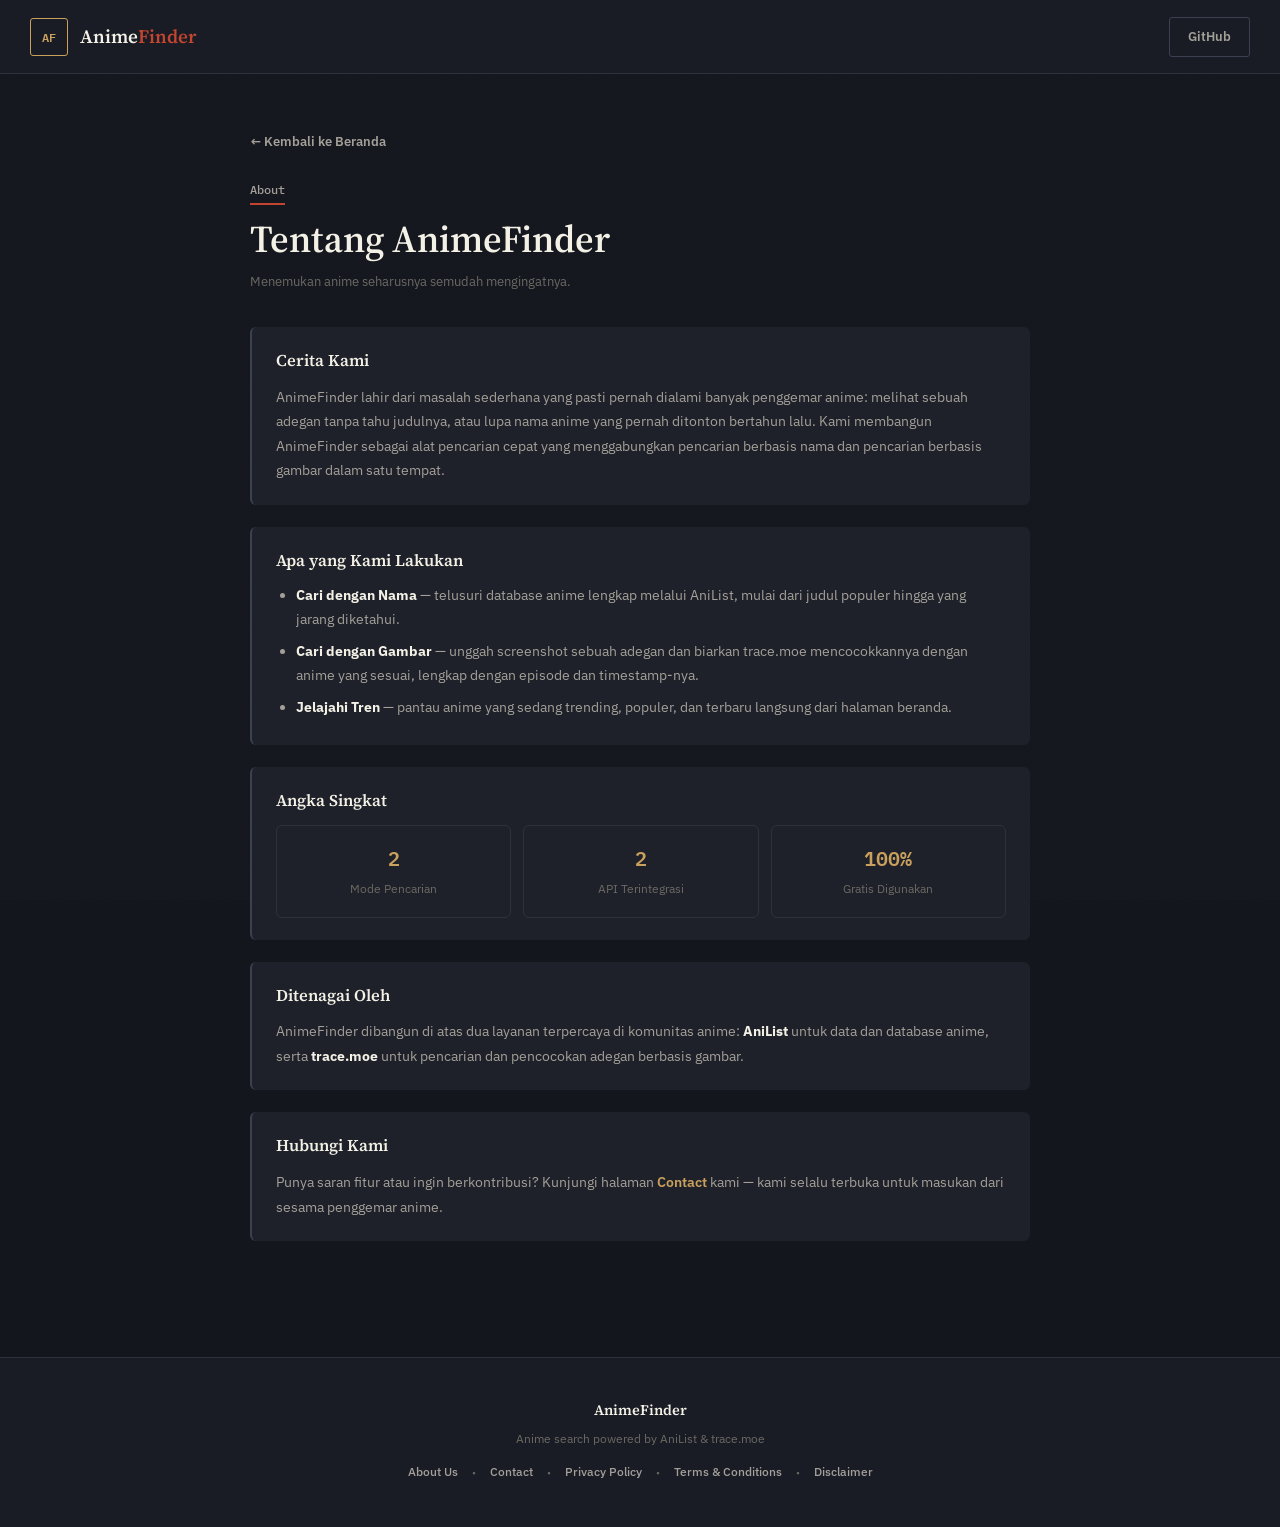
==== about.html @ 57e7ceac "Add files via upload" ====
<!DOCTYPE html>
<html lang="id">
<head>
    <meta charset="UTF-8">

    <meta
        name="viewport"
        content="width=device-width, initial-scale=1.0"
    >

    <meta
        name="theme-color"
        content="#06070c"
    >

    <meta
        name="description"
        content="Tentang AnimeFinder — mesin pencari anime berdasarkan nama atau screenshot."
    >

    <title>About Us — AnimeFinder</title>

    <link
        rel="stylesheet"
        href="style.css"
    >
</head>

<body>

    <!-- =====================================
         NAVBAR
    ====================================== -->

    <header class="navbar">

        <a
            href="index.html"
            class="logo"
            aria-label="AnimeFinder Home"
        >
            <span class="logo-icon">
                AF
            </span>

            <span>
                Anime<span>Finder</span>
            </span>
        </a>

        <button
            id="githubBtn"
            class="github-btn"
            type="button"
        >
            GitHub
        </button>

    </header>


    <!-- =====================================
         MAIN
    ====================================== -->

    <main>

        <div class="page-wrap">

            <a href="index.html" class="page-back">
                ← Kembali ke Beranda
            </a>

            <div class="page-header">
                <span class="page-eyebrow">About</span>
                <h1>Tentang AnimeFinder</h1>
                <span class="page-updated">
                    Menemukan anime seharusnya semudah mengingatnya.
                </span>
            </div>

            <div class="page-body">

                <section>
                    <h2>Cerita Kami</h2>
                    <p>
                        AnimeFinder lahir dari masalah sederhana yang
                        pasti pernah dialami banyak penggemar anime:
                        melihat sebuah adegan tanpa tahu judulnya, atau
                        lupa nama anime yang pernah ditonton bertahun
                        lalu. Kami membangun AnimeFinder sebagai alat
                        pencarian cepat yang menggabungkan pencarian
                        berbasis nama dan pencarian berbasis gambar
                        dalam satu tempat.
                    </p>
                </section>

                <section>
                    <h2>Apa yang Kami Lakukan</h2>
                    <ul>
                        <li>
                            <strong>Cari dengan Nama</strong> — telusuri
                            database anime lengkap melalui AniList,
                            mulai dari judul populer hingga yang jarang
                            diketahui.
                        </li>
                        <li>
                            <strong>Cari dengan Gambar</strong> — unggah
                            screenshot sebuah adegan dan biarkan
                            trace.moe mencocokkannya dengan anime yang
                            sesuai, lengkap dengan episode dan
                            timestamp-nya.
                        </li>
                        <li>
                            <strong>Jelajahi Tren</strong> — pantau
                            anime yang sedang trending, populer, dan
                            terbaru langsung dari halaman beranda.
                        </li>
                    </ul>
                </section>

                <section>
                    <h2>Angka Singkat</h2>

                    <div class="about-stats">

                        <div class="about-stat">
                            <strong>2</strong>
                            <span>Mode Pencarian</span>
                        </div>

                        <div class="about-stat">
                            <strong>2</strong>
                            <span>API Terintegrasi</span>
                        </div>

                        <div class="about-stat">
                            <strong>100%</strong>
                            <span>Gratis Digunakan</span>
                        </div>

                    </div>
                </section>

                <section>
                    <h2>Ditenagai Oleh</h2>
                    <p>
                        AnimeFinder dibangun di atas dua layanan
                        terpercaya di komunitas anime:
                        <strong>AniList</strong> untuk data dan
                        database anime, serta <strong>trace.moe</strong>
                        untuk pencarian dan pencocokan adegan berbasis
                        gambar.
                    </p>
                </section>

                <section>
                    <h2>Hubungi Kami</h2>
                    <p>
                        Punya saran fitur atau ingin berkontribusi?
                        Kunjungi halaman
                        <a href="contact.html">Contact</a> kami — kami
                        selalu terbuka untuk masukan dari sesama
                        penggemar anime.
                    </p>
                </section>

            </div>

        </div>

    </main>


    <!-- =====================================
         FOOTER
    ====================================== -->

    <footer>

        <strong>
            AnimeFinder
        </strong>

        <span>
            Anime search powered by AniList
            &amp; trace.moe
        </span>

        <nav class="footer-links" aria-label="Tautan footer">
            <a href="about.html">About Us</a>
            <span class="dot">•</span>
            <a href="contact.html">Contact</a>
            <span class="dot">•</span>
            <a href="privacy.html">Privacy Policy</a>
            <span class="dot">•</span>
            <a href="terms.html">Terms &amp; Conditions</a>
            <span class="dot">•</span>
            <a href="disclaimer.html">Disclaimer</a>
        </nav>

    </footer>

    <script>
        var githubBtn = document.getElementById("githubBtn");
        if (githubBtn) {
            githubBtn.addEventListener("click", function () {
                window.open("https://github.com/", "_blank");
            });
        }
    </script>

</body>
</html>
---- style.css ----
/* =========================================================
   AnimeFinder — visual identity notes

   Direction: a reading-room / card-catalog archive for anime —
   dark shelving, warm brass hardware, hairline card stock, an
   ink-stamp red for actions. Cards behave like catalog cards:
   flat, squared, hairline-bordered, with a folded-corner rating
   mark instead of a floating pill badge.
========================================================= */

@import url('https://fonts.googleapis.com/css2?family=Source+Serif+4:opsz,wght@8..60,500;8..60,600;8..60,700&family=IBM+Plex+Sans:wght@400;500;600;700&family=IBM+Plex+Mono:wght@400;500;600&display=swap');

:root {
    /* surfaces */
    --bg: #14161d;
    --bg-soft: #191c25;
    --surface: #1e2129;
    --surface-2: #262a34;
    --surface-raised: #2b2f3a;

    /* lines */
    --line: #2e323f;
    --line-soft: #24272f;
    --line-strong: #3c4152;

    /* text */
    --text: #e8e4d9;
    --text-dim: #a4a099;
    --text-faint: #6b6963;
    --heading: #f3f0e6;

    /* accents */
    --accent: #c1452f;
    --accent-strong: #d65a3f;
    --accent-soft: rgba(193, 69, 47, 0.14);
    --accent-line: rgba(193, 69, 47, 0.4);

    --brass: #c9a05c;
    --brass-strong: #ddb672;
    --brass-soft: rgba(201, 160, 92, 0.14);
    --brass-line: rgba(201, 160, 92, 0.4);

    --danger: #d9573f;
    --danger-soft: rgba(217, 87, 63, 0.14);
    --danger-line: rgba(217, 87, 63, 0.35);

    /* radii — deliberately varied by role, not a single value */
    --radius-tag: 3px;
    --radius-card: 6px;
    --radius-panel: 12px;

    /* type */
    --font-serif: "Source Serif 4", Georgia, "Times New Roman", serif;
    --font-sans: "IBM Plex Sans", system-ui, -apple-system, "Segoe UI", sans-serif;
    --font-mono: "IBM Plex Mono", "SF Mono", Consolas, monospace;
}

/* =========================================================
   RESET
========================================================= */

* {
    box-sizing: border-box;
    margin: 0;
    padding: 0;
}

html {
    scroll-behavior: smooth;
    background: var(--bg);
}

@media (prefers-reduced-motion: reduce) {
    html {
        scroll-behavior: auto;
    }

    * {
        animation-duration: 0.001ms !important;
        transition-duration: 0.001ms !important;
    }
}

body {
    position: relative;

    min-height: 100vh;
    overflow-x: hidden;

    background: var(--bg);
    color: var(--text);

    font-family: var(--font-sans);
    font-size: 15px;
    line-height: 1.5;
}

/* fine paper grain, not a tech grid — sits low and quiet */
body::before {
    content: "";
    position: fixed;
    inset: 0;

    pointer-events: none;
    z-index: 0;

    opacity: 0.5;
    mix-blend-mode: overlay;

    background-image: url("data:image/svg+xml,%3Csvg xmlns='http://www.w3.org/2000/svg' width='120' height='120'%3E%3Cfilter id='n'%3E%3CfeTurbulence type='fractalNoise' baseFrequency='0.9' numOctaves='2' stitchTiles='stitch'/%3E%3C/filter%3E%3Crect width='100%25' height='100%25' filter='url(%23n)' opacity='0.4'/%3E%3C/svg%3E");
}

body.modal-open {
    overflow: hidden;
}

button,
input {
    font: inherit;
    color: inherit;
}

button {
    border: 0;
    background: none;
}

a {
    color: inherit;
}

h1, h2, h3 {
    font-family: var(--font-serif);
    font-weight: 600;
    color: var(--heading);
}

::selection {
    background: var(--accent);
    color: #fff;
}

:focus-visible {
    outline: 2px solid var(--brass);
    outline-offset: 2px;
    border-radius: 2px;
}

::-webkit-scrollbar {
    width: 8px;
}

::-webkit-scrollbar-track {
    background: var(--bg);
}

::-webkit-scrollbar-thumb {
    background: var(--surface-raised);
    border-radius: 50px;
}

::-webkit-scrollbar-thumb:hover {
    background: var(--brass);
}

/* =========================================================
   NAVBAR
========================================================= */

.navbar {
    position: relative;
    z-index: 20;

    width: 100%;
    min-height: 74px;

    display: flex;
    align-items: center;
    justify-content: space-between;

    padding: 14px 30px;

    background: var(--bg-soft);
    border-bottom: 1px solid var(--line);
}

.logo {
    display: inline-flex;
    align-items: center;
    gap: 12px;

    color: var(--heading);
    text-decoration: none;

    font-family: var(--font-serif);
    font-size: 19px;
    font-weight: 600;
}

.logo > span:last-child > span {
    color: var(--accent);
}

.logo-icon {
    width: 38px;
    height: 38px;

    display: grid;
    place-items: center;

    border-radius: var(--radius-tag);
    border: 1.5px solid var(--brass);

    background: transparent;
    color: var(--brass);

    font-family: var(--font-mono);
    font-size: 12px;
    font-weight: 600;
    letter-spacing: 0.5px;
}

.github-btn {
    min-height: 40px;

    padding: 0 18px;

    border-radius: var(--radius-tag);
    border: 1px solid var(--line-strong);

    background: transparent;
    color: var(--text-dim);

    font-size: 13px;
    font-weight: 600;

    cursor: pointer;

    transition: border-color 0.18s ease, color 0.18s ease, background 0.18s ease;
}

.github-btn:hover {
    border-color: var(--brass);
    color: var(--brass);
    background: var(--brass-soft);
}

/* =========================================================
   MAIN
========================================================= */

main {
    position: relative;
    z-index: 1;

    width: 100%;
    max-width: 1180px;

    margin: 0 auto;
}

/* =========================================================
   HERO
========================================================= */

.hero {
    position: relative;

    display: flex;
    flex-direction: column;
    align-items: flex-start;

    padding: 80px 30px 60px;

    text-align: left;
}

.hero-badge {
    display: inline-flex;
    align-items: center;

    min-height: 30px;

    padding: 0 14px;

    border-radius: var(--radius-tag);
    border: 1px solid var(--brass-line);

    background: var(--brass-soft);
    color: var(--brass-strong);

    font-family: var(--font-mono);
    font-size: 12px;
    font-weight: 500;
}

.hero h1 {
    max-width: 14ch;
    margin-top: 24px;

    font-size: clamp(40px, 7vw, 68px);
    line-height: 1.04;
    letter-spacing: -0.5px;
}

.hero h1 span {
    color: var(--accent);
    font-style: italic;
}

.hero > p {
    max-width: 480px;

    margin-top: 22px;

    color: var(--text-dim);

    font-size: 15px;
    line-height: 1.7;
}

/* =========================================================
   SEARCH CONTAINER — styled like a card pulled from the drawer
========================================================= */

.search-container {
    width: min(100%, 720px);

    margin-top: 42px;

    overflow: hidden;

    border-radius: var(--radius-panel);
    background: var(--surface);
    border: 1px solid var(--line);

    box-shadow: 0 24px 60px rgba(0, 0, 0, 0.35);
}

/* =========================================================
   SEARCH TABS — folder-tab metaphor, not underlined nav tabs
========================================================= */

.search-tabs {
    width: 100%;

    display: grid;
    grid-template-columns: 1fr 1fr;

    background: var(--bg-soft);
    border-bottom: 1px solid var(--line);
}

.tab {
    position: relative;

    min-height: 58px;

    padding: 0 16px;

    background: transparent;
    color: var(--text-faint);

    font-size: 13.5px;
    font-weight: 600;

    cursor: pointer;

    transition: color 0.18s ease, background 0.18s ease;
}

.tab:hover {
    color: var(--text-dim);
}

.tab.active {
    color: var(--heading);
    background: var(--surface);
}

.tab.active::after {
    content: "";

    position: absolute;

    left: 0;
    right: 0;
    bottom: -1px;

    height: 2px;

    background: var(--accent);
}

/* =========================================================
   SEARCH PANELS
========================================================= */

.search-panel {
    display: none;

    padding: 26px;
}

.search-panel.active {
    display: block;
}

/* =========================================================
   NAME SEARCH
========================================================= */

.search-box {
    position: relative;

    width: 100%;

    display: grid;
    grid-template-columns: 1fr auto;

    gap: 10px;

    padding: 8px;

    border-radius: var(--radius-card);
    background: var(--bg-soft);
    border: 1px solid var(--line);

    transition: border-color 0.18s ease;
}

.search-box:focus-within {
    border-color: var(--brass-line);
}

.search-icon {
    position: absolute;

    left: 16px;
    top: 50%;

    transform: translateY(-50%);

    color: var(--text-faint);
    font-size: 17px;

    pointer-events: none;
}

#searchInput {
    width: 100%;
    min-width: 0;
    height: 48px;

    padding: 0 14px 0 40px;

    border: 0;
    outline: 0;
    border-radius: var(--radius-tag);

    background: transparent;
    color: var(--heading);

    font-size: 14.5px;
}

#searchInput::placeholder {
    color: var(--text-faint);
}

#searchBtn {
    min-width: 110px;
    min-height: 48px;

    padding: 0 20px;

    border-radius: var(--radius-tag);

    background: var(--accent);
    color: #fff;

    font-size: 13.5px;
    font-weight: 600;

    cursor: pointer;

    transition: background 0.18s ease;
}

#searchBtn:hover {
    background: var(--accent-strong);
}

.search-hint {
    margin-top: 13px;

    color: var(--text-faint);
    font-size: 12px;
    line-height: 1.5;
}

/* =========================================================
   IMAGE SEARCH
========================================================= */

.upload-box {
    position: relative;

    width: 100%;
    min-height: 220px;

    display: flex;
    align-items: center;
    justify-content: center;

    overflow: hidden;

    padding: 24px;

    border-radius: var(--radius-card);
    border: 1px dashed var(--line-strong);

    background: var(--bg-soft);

    cursor: pointer;

    transition: border-color 0.18s ease, background 0.18s ease;
}

.upload-box:hover {
    border-color: var(--brass-line);
    background: var(--brass-soft);
}

.upload-content {
    display: flex;
    flex-direction: column;
    align-items: center;

    text-align: center;
}

.upload-icon {
    width: 46px;
    height: 46px;

    display: grid;
    place-items: center;

    margin-bottom: 14px;

    border-radius: var(--radius-tag);
    border: 1.5px solid var(--brass-line);

    color: var(--brass);
    font-size: 17px;
}

.upload-content strong {
    color: var(--heading);
    font-size: 14.5px;
    font-weight: 600;
}

.upload-content span {
    margin-top: 7px;

    color: var(--text-faint);
    font-size: 12px;
}

.preview-image {
    display: none;

    width: 100%;
    max-height: 310px;

    object-fit: contain;

    border-radius: var(--radius-tag);
}

.trace-btn {
    width: 100%;

    min-height: 48px;

    margin-top: 14px;

    border-radius: var(--radius-tag);

    background: var(--accent);
    color: #fff;

    font-size: 13.5px;
    font-weight: 600;

    cursor: pointer;

    transition: background 0.18s ease, opacity 0.18s ease;
}

.trace-btn:hover:not(:disabled) {
    background: var(--accent-strong);
}

.trace-btn:disabled {
    opacity: 0.35;
    cursor: not-allowed;
}

/* =========================================================
   ERROR
========================================================= */

.error-box {
    width: calc(100% - 60px);

    margin: 0 auto 32px;

    display: flex;
    align-items: center;

    gap: 14px;

    padding: 16px;

    border-radius: var(--radius-card);
    background: var(--danger-soft);
    border: 1px solid var(--danger-line);
}

.error-icon {
    flex: 0 0 auto;

    width: 34px;
    height: 34px;

    display: grid;
    place-items: center;

    border-radius: var(--radius-tag);
    background: var(--danger);

    color: #fff;
    font-weight: 700;
}

.error-text {
    flex: 1;
    min-width: 0;
}

.error-text strong {
    display: block;
    color: var(--heading);
    font-size: 13.5px;
}

.error-text p {
    margin-top: 3px;
    color: var(--text-dim);
    font-size: 12px;
    line-height: 1.5;
}

#errorBox > button {
    width: 30px;
    height: 30px;

    border-radius: var(--radius-tag);

    color: var(--text-dim);
    font-size: 20px;

    cursor: pointer;
}

#errorBox > button:hover {
    color: var(--heading);
}

/* =========================================================
   LOADING
========================================================= */

.loading {
    min-height: 150px;

    display: flex;
    flex-direction: column;
    align-items: center;
    justify-content: center;

    gap: 12px;

    color: var(--text-faint);
}

.spinner,
.mini-spinner {
    width: 26px;
    height: 26px;

    border: 2.5px solid var(--line);
    border-top-color: var(--brass);

    border-radius: 50%;

    animation: spin 0.8s linear infinite;
}

.mini-spinner {
    width: 20px;
    height: 20px;
    border-width: 2px;
}

.loading p {
    font-size: 13px;
}

@keyframes spin {
    to {
        transform: rotate(360deg);
    }
}

/* =========================================================
   HOME SECTIONS
========================================================= */

.home-anime {
    position: relative;

    padding: 64px 24px 0;
}

.home-section-heading {
    display: flex;
    align-items: flex-end;
    justify-content: space-between;

    gap: 20px;

    margin-bottom: 22px;

    padding-bottom: 16px;
    border-bottom: 1px solid var(--line-soft);
}

.home-eyebrow {
    display: block;

    margin-bottom: 6px;

    color: var(--brass);

    font-family: var(--font-mono);
    font-size: 11.5px;
    font-weight: 500;
}

.home-section-heading h2 {
    font-size: clamp(22px, 4vw, 29px);
    line-height: 1.15;
}

.home-description {
    color: var(--text-faint);
    font-size: 12.5px;
    text-align: right;
}

/* =========================================================
   HOME GRID
========================================================= */

.home-anime-grid,
.anime-grid {
    display: grid;

    grid-template-columns: repeat(4, minmax(0, 1fr));

    gap: 16px;
}

.home-loading {
    min-height: 240px;

    grid-column: 1 / -1;

    display: flex;
    align-items: center;
    justify-content: center;

    gap: 10px;

    color: var(--text-faint);
    font-size: 13px;
}

/* =========================================================
   ANIME CARD — a catalog card, not a SaaS tile
========================================================= */

.anime-card {
    position: relative;

    overflow: hidden;
    min-width: 0;

    border-radius: var(--radius-card);
    background: var(--surface);
    border: 1px solid var(--line);

    cursor: pointer;

    transition: transform 0.2s ease, border-color 0.2s ease;
}

.anime-card:hover {
    transform: translateY(-3px);
    border-color: var(--brass-line);
}

.poster-wrap {
    position: relative;

    width: 100%;
    aspect-ratio: 2 / 3;

    overflow: hidden;

    background: var(--bg-soft);
}

.poster {
    width: 100%;
    height: 100%;

    display: block;
    object-fit: cover;

    transition: transform 0.35s ease;
}

.anime-card:hover .poster {
    transform: scale(1.03);
}

.poster-gradient {
    position: absolute;
    inset: 55% 0 0;

    background: linear-gradient(to bottom, transparent, rgba(10, 11, 14, 0.75));
    pointer-events: none;
}

.poster-placeholder {
    width: 100%;
    height: 100%;

    display: grid;
    place-items: center;

    background: var(--bg-soft);
    color: var(--text-faint);
    font-size: 12px;
}

/* =========================================================
   CARD BADGES
   Score reads as a folded paper corner; status as a plain
   text tag with a small status dot — neither is a floating
   gradient pill.
========================================================= */

.score {
    position: absolute;

    top: 0;
    left: 0;

    z-index: 2;

    padding: 7px 11px 5px 9px;

    clip-path: polygon(0 0, 100% 0, 100% 55%, 55% 100%, 0 100%);

    background: var(--brass);
    color: #1c1508;

    font-family: var(--font-mono);
    font-size: 11.5px;
    font-weight: 600;
}

.status-badge {
    position: absolute;

    top: 9px;
    right: 9px;

    z-index: 2;

    display: inline-flex;
    align-items: center;
    gap: 5px;

    padding: 5px 9px;

    border-radius: var(--radius-tag);
    background: rgba(20, 22, 29, 0.85);
    border: 1px solid var(--line-strong);

    color: var(--text);
    font-size: 9.5px;
    font-weight: 600;
}

.status-badge::before {
    content: "";

    width: 5px;
    height: 5px;
    border-radius: 50%;

    background: var(--accent-strong);
}

/* =========================================================
   CARD INFO
========================================================= */

.card-info {
    min-height: 140px;

    padding: 13px;
}

.card-title {
    color: var(--heading);

    font-size: 14.5px;
    line-height: 1.35;
    font-weight: 600;

    display: -webkit-box;
    -webkit-box-orient: vertical;
    -webkit-line-clamp: 2;

    overflow: hidden;
}

.card-romaji {
    margin-top: 4px;

    color: var(--text-faint);
    font-size: 11px;
    line-height: 1.4;

    display: -webkit-box;
    -webkit-box-orient: vertical;
    -webkit-line-clamp: 1;

    overflow: hidden;
}

.card-meta {
    display: flex;
    align-items: center;
    flex-wrap: wrap;

    gap: 4px;

    margin-top: 9px;

    color: var(--text-dim);

    font-family: var(--font-mono);
    font-size: 10px;
}

.card-meta i {
    color: var(--brass);
    font-style: normal;
}

.card-genres {
    margin-top: 8px;

    color: var(--text-faint);
    font-size: 10.5px;
    line-height: 1.4;

    display: -webkit-box;
    -webkit-box-orient: vertical;
    -webkit-line-clamp: 1;

    overflow: hidden;
}

/* =========================================================
   RESULTS
========================================================= */

.results,
.trace-results {
    position: relative;

    padding: 64px 24px 0;
}

.section-heading {
    display: flex;
    align-items: flex-end;
    justify-content: space-between;

    gap: 20px;

    margin-bottom: 22px;

    padding-bottom: 16px;
    border-bottom: 1px solid var(--line-soft);
}

.eyebrow {
    display: block;

    margin-bottom: 6px;

    color: var(--brass);

    font-family: var(--font-mono);
    font-size: 11.5px;
    font-weight: 500;
}

.section-heading h2 {
    font-size: clamp(21px, 4vw, 27px);
}

.result-count {
    color: var(--text-dim);

    font-family: var(--font-mono);
    font-size: 12px;
}

/* =========================================================
   TRACE GRID
========================================================= */

.trace-grid {
    display: grid;
    grid-template-columns: repeat(2, minmax(0, 1fr));

    gap: 16px;
}

.trace-card {
    overflow: hidden;

    border-radius: var(--radius-card);
    background: var(--surface);
    border: 1px solid var(--line);

    cursor: pointer;

    transition: transform 0.2s ease, border-color 0.2s ease;
}

.trace-card:hover {
    transform: translateY(-3px);
    border-color: var(--brass-line);
}

.trace-image-wrap {
    position: relative;

    aspect-ratio: 16 / 9;
    overflow: hidden;

    background: var(--bg-soft);
}

.trace-image-wrap img {
    width: 100%;
    height: 100%;

    display: block;
    object-fit: cover;
}

.trace-no-image {
    width: 100%;
    height: 100%;

    display: grid;
    place-items: center;

    color: var(--text-faint);
}

.trace-match {
    position: absolute;

    top: 0;
    right: 0;

    padding: 7px 11px 5px 9px;

    clip-path: polygon(0 0, 100% 0, 100% 100%, 45% 100%, 0 55%);

    background: var(--brass);
    color: #1c1508;

    font-family: var(--font-mono);
    font-size: 11.5px;
    font-weight: 600;
}

.trace-info {
    padding: 15px;
}

.trace-topline {
    display: flex;
    justify-content: space-between;

    gap: 10px;

    color: var(--text-faint);

    font-family: var(--font-mono);
    font-size: 10px;
}

.trace-topline b {
    color: var(--brass);
    font-weight: 600;
    font-size: 11px;
}

.trace-info h3 {
    margin-top: 8px;

    font-size: 17px;
    line-height: 1.3;
}

.trace-alt-title,
.trace-native-title {
    margin-top: 4px;

    color: var(--text-dim);
    font-size: 11px;
}

.trace-details {
    display: grid;
    grid-template-columns: repeat(3, 1fr);

    gap: 8px;

    margin-top: 13px;
}

.trace-details div {
    min-width: 0;

    padding: 9px;

    border-radius: var(--radius-tag);
    background: var(--bg-soft);
    border: 1px solid var(--line-soft);
}

.trace-details span {
    display: block;
    color: var(--text-faint);
    font-size: 9px;
}

.trace-details strong {
    display: block;
    margin-top: 3px;

    color: var(--text);

    font-family: var(--font-mono);
    font-size: 10.5px;
}

.trace-genres {
    margin-top: 9px;

    color: var(--text-faint);
    font-size: 10.5px;
}

.trace-actions {
    display: flex;
    gap: 8px;

    margin-top: 14px;
}

.trace-detail-btn,
.trace-video-btn {
    flex: 1;

    min-height: 38px;

    display: flex;
    align-items: center;
    justify-content: center;

    padding: 8px 10px;

    border-radius: var(--radius-tag);

    font-size: 11.5px;
    font-weight: 600;

    text-decoration: none;
    cursor: pointer;

    transition: background 0.18s ease, border-color 0.18s ease;
}

.trace-detail-btn {
    background: var(--accent);
    color: #fff;
}

.trace-detail-btn:hover {
    background: var(--accent-strong);
}

.trace-video-btn {
    background: transparent;
    color: var(--text-dim);
    border: 1px solid var(--line-strong);
}

.trace-video-btn:hover {
    color: var(--brass);
    border-color: var(--brass-line);
}

/* =========================================================
   EMPTY STATE
========================================================= */

.empty-state {
    padding: 75px 20px;
    text-align: center;
}

.empty-icon {
    width: 52px;
    height: 52px;

    display: grid;
    place-items: center;

    margin: 0 auto 16px;

    border-radius: var(--radius-card);
    border: 1px solid var(--line-strong);

    color: var(--text-dim);
    font-size: 18px;
}

.empty-state h2 {
    font-size: 22px;
}

.empty-state p {
    max-width: 480px;
    margin: 9px auto 0;

    color: var(--text-dim);
    font-size: 13px;
    line-height: 1.6;
}

/* =========================================================
   HOME ERROR
========================================================= */

.home-error {
    margin: 36px 24px;
    padding: 17px;

    border-radius: var(--radius-card);
    background: var(--danger-soft);
    border: 1px solid var(--danger-line);

    color: var(--text);
    text-align: center;
    font-size: 13px;
}

/* =========================================================
   MODAL
========================================================= */

.modal {
    position: fixed;
    inset: 0;

    z-index: 100;

    display: flex;
    align-items: center;
    justify-content: center;

    padding: 20px;

    background: rgba(10, 11, 14, 0.8);
    backdrop-filter: blur(6px);
    -webkit-backdrop-filter: blur(6px);
}

.modal.hidden {
    display: none !important;
}

.modal-overlay {
    position: absolute;
    inset: 0;
    cursor: pointer;
}

.modal-card {
    position: relative;
    z-index: 2;

    width: min(100%, 880px);
    max-height: 90vh;

    overflow-y: auto;

    border-radius: var(--radius-panel);
    background: var(--surface);
    border: 1px solid var(--line-strong);

    box-shadow: 0 30px 90px rgba(0, 0, 0, 0.5);
}

.modal-close {
    position: absolute;

    top: 14px;
    right: 14px;

    z-index: 10;

    width: 36px;
    height: 36px;

    display: grid;
    place-items: center;

    border-radius: var(--radius-tag);
    background: var(--bg-soft);
    border: 1px solid var(--line-strong);

    color: var(--text);
    font-size: 20px;

    cursor: pointer;

    transition: border-color 0.18s ease, color 0.18s ease;
}

.modal-close:hover {
    border-color: var(--accent-line);
    color: var(--accent-strong);
}

#modalContent {
    padding: 28px;
}

/* =========================================================
   MODAL DETAIL
========================================================= */

#modalContent > .modal-content {
    display: grid;
    grid-template-columns: 240px 1fr;

    gap: 28px;
}

.modal-poster-column {
    min-width: 0;
}

.modal-poster {
    width: 100%;
    aspect-ratio: 2 / 3;

    display: block;
    object-fit: cover;

    border-radius: var(--radius-card);
    border: 1px solid var(--line);
    background: var(--bg-soft);
}

.modal-poster-empty {
    width: 100%;
    aspect-ratio: 2 / 3;

    display: grid;
    place-items: center;

    border-radius: var(--radius-card);
    border: 1px solid var(--line);
    background: var(--bg-soft);

    color: var(--text-faint);
}

.modal-details {
    min-width: 0;
    padding-right: 26px;
}

.modal-eyebrow {
    color: var(--brass);

    font-family: var(--font-mono);
    font-size: 11px;
    font-weight: 500;
}

.modal-details h2 {
    margin-top: 9px;

    font-size: 28px;
    line-height: 1.15;
}

.modal-native {
    margin-top: 6px;

    color: var(--text-dim);
    font-size: 12px;
}

.modal-stats {
    display: grid;
    grid-template-columns: repeat(2, minmax(0, 1fr));

    gap: 8px;

    margin-top: 20px;
}

.modal-stats .stat {
    min-width: 0;

    padding: 10px;

    border-radius: var(--radius-tag);
    background: var(--bg-soft);
    border: 1px solid var(--line-soft);
}

.modal-stats .stat span {
    display: block;
    color: var(--text-faint);
    font-size: 9px;
}

.modal-stats .stat strong {
    display: block;
    margin-top: 4px;

    color: var(--brass);

    font-family: var(--font-mono);
    font-size: 12px;

    overflow-wrap: anywhere;
}

.modal-section-title {
    margin-top: 22px;
    font-size: 14.5px;
    font-weight: 600;
    color: var(--heading);
    font-family: var(--font-sans);
}

.modal-description {
    margin-top: 8px;

    color: var(--text-dim);
    font-size: 13px;
    line-height: 1.75;
}

.modal-link {
    display: inline-flex;
    align-items: center;
    justify-content: center;

    min-height: 40px;
    margin-top: 17px;

    padding: 0 16px;

    border-radius: var(--radius-tag);
    background: var(--accent);
    color: #fff;

    text-decoration: none;
    font-size: 12px;
    font-weight: 600;

    transition: background 0.18s ease;
}

.modal-link:hover {
    background: var(--accent-strong);
}

/* =========================================================
   FULL DETAIL VIEW
========================================================= */

.detail-page {
    background: var(--bg);
}

.detail-hero {
    min-height: 420px;

    background-color: var(--bg-soft);
    background-size: cover;
    background-position: center;

    border-bottom: 1px solid var(--line);
}

.detail-hero-content {
    max-width: 1100px;
    min-height: 420px;

    display: flex;
    align-items: center;

    gap: 30px;

    margin: 0 auto;
    padding: 40px;
}

.detail-poster-wrap {
    flex: 0 0 210px;
}

.detail-poster {
    width: 210px;
    aspect-ratio: 2 / 3;

    display: block;
    object-fit: cover;

    border-radius: var(--radius-card);
    border: 1px solid var(--line-strong);
}

.detail-main {
    min-width: 0;
}

.detail-eyebrow {
    color: var(--brass);

    font-family: var(--font-mono);
    font-size: 11px;
    font-weight: 500;
}

.detail-main h1 {
    margin-top: 9px;

    font-size: clamp(28px, 5vw, 46px);
    line-height: 1.1;
}

.detail-english,
.detail-romaji,
.detail-native {
    margin-top: 6px;

    color: var(--text-dim);
    font-size: 13px;
}

.detail-badges {
    display: flex;
    flex-wrap: wrap;

    gap: 7px;

    margin-top: 17px;
}

.detail-badges span {
    padding: 6px 10px;

    border-radius: var(--radius-tag);
    background: var(--bg-soft);
    border: 1px solid var(--line-strong);

    color: var(--text-dim);
    font-size: 10px;
    font-weight: 600;
}

.detail-badges .detail-score {
    background: var(--brass);
    color: #1c1508;
    border-color: var(--brass);
}

.detail-stats {
    display: grid;
    grid-template-columns: repeat(3, minmax(0, 1fr));

    gap: 8px;

    margin-top: 19px;
}

.detail-stat {
    padding: 10px;

    border-radius: var(--radius-tag);
    background: var(--bg-soft);
    border: 1px solid var(--line-soft);
}

.detail-stat span {
    display: block;
    color: var(--text-faint);
    font-size: 9px;
}

.detail-stat strong {
    display: block;
    margin-top: 4px;

    color: var(--brass);

    font-family: var(--font-mono);
    font-size: 11px;

    overflow-wrap: anywhere;
}

.detail-body {
    max-width: 980px;
    margin: 0 auto;

    padding: 44px 30px 68px;
}

.detail-section {
    margin-bottom: 38px;
}

.detail-section-title span {
    display: block;
    margin-bottom: 6px;

    color: var(--brass);

    font-family: var(--font-mono);
    font-size: 10.5px;
    font-weight: 500;
}

.detail-section-title h2 {
    font-size: 23px;
}

.detail-description {
    margin-top: 13px;

    color: var(--text-dim);
    font-size: 14px;
    line-height: 1.8;
}

.detail-genres,
.detail-studios {
    display: flex;
    flex-wrap: wrap;

    gap: 7px;

    margin-top: 13px;
}

.detail-genres span,
.detail-studios span {
    padding: 7px 11px;

    border-radius: var(--radius-tag);
    background: transparent;
    border: 1px solid var(--brass-line);

    color: var(--brass);
    font-size: 11px;
}

.detail-actions {
    margin-top: 32px;
}

.detail-anilist-btn {
    display: inline-flex;
    align-items: center;
    justify-content: center;

    min-height: 42px;

    padding: 0 18px;

    border-radius: var(--radius-tag);
    background: var(--accent);
    color: #fff;

    text-decoration: none;
    font-size: 12px;
    font-weight: 600;

    transition: background 0.18s ease;
}

.detail-anilist-btn:hover {
    background: var(--accent-strong);
}

/* =========================================================
   FOOTER
========================================================= */

footer {
    position: relative;
    z-index: 1;

    margin-top: 76px;
    padding: 42px 20px;

    display: flex;
    flex-direction: column;
    align-items: center;

    gap: 8px;

    border-top: 1px solid var(--line);
    background: var(--bg-soft);

    text-align: center;
}

footer strong {
    color: var(--heading);
    font-family: var(--font-serif);
    font-size: 14.5px;
    font-weight: 600;
}

footer span {
    color: var(--text-faint);
    font-size: 11.5px;
}

.footer-links {
    display: flex;
    flex-wrap: wrap;
    align-items: center;
    justify-content: center;

    gap: 6px 14px;

    margin: 8px 0 4px;
}

.footer-links a {
    color: var(--text-dim);
    text-decoration: none;

    font-size: 12px;
    font-weight: 500;

    transition: color 0.18s ease;
}

.footer-links a:hover {
    color: var(--brass);
}

.footer-links .dot {
    color: var(--text-faint);
    font-size: 10px;
}

/* =========================================================
   STATIC / LEGAL PAGES
========================================================= */

.page-wrap {
    position: relative;
    z-index: 1;

    max-width: 820px;
    margin: 0 auto;

    padding: 56px 20px 40px;
}

.page-back {
    display: inline-flex;
    align-items: center;
    gap: 8px;

    margin-bottom: 24px;

    color: var(--text-dim);
    text-decoration: none;

    font-size: 13px;
    font-weight: 600;

    transition: color 0.18s ease;
}

.page-back:hover {
    color: var(--brass);
}

.page-header {
    margin-bottom: 34px;
}

.page-eyebrow {
    display: inline-block;

    margin-bottom: 13px;
    padding: 5px 0;

    border-bottom: 2px solid var(--accent);

    color: var(--text-dim);

    font-family: var(--font-mono);
    font-size: 11.5px;
    font-weight: 500;
}

.page-header h1 {
    font-size: clamp(27px, 5vw, 38px);
    line-height: 1.15;

    margin-bottom: 9px;
}

.page-updated {
    color: var(--text-faint);
    font-size: 12.5px;
}

.page-body {
    display: flex;
    flex-direction: column;
    gap: 22px;
}

.page-body section {
    padding: 22px 24px;

    border-radius: var(--radius-card);
    border-left: 2px solid var(--line-strong);
    background: var(--surface);
}

.page-body h2 {
    font-size: 16.5px;
    font-weight: 600;

    margin-bottom: 11px;
}

.page-body p {
    color: var(--text-dim);

    font-size: 14px;
    line-height: 1.75;

    margin-bottom: 10px;
}

.page-body p:last-child {
    margin-bottom: 0;
}

.page-body ul {
    margin: 10px 0 4px 20px;

    display: flex;
    flex-direction: column;
    gap: 8px;
}

.page-body li {
    color: var(--text-dim);
    font-size: 14px;
    line-height: 1.7;
}

.page-body a {
    color: var(--brass);
    text-decoration: none;
    font-weight: 600;
}

.page-body a:hover {
    text-decoration: underline;
}

.page-body strong {
    color: var(--heading);
}

/* CONTACT PAGE */

.contact-grid {
    display: grid;
    grid-template-columns: repeat(3, 1fr);

    gap: 14px;
}

.contact-card {
    padding: 22px 18px;

    border-radius: var(--radius-card);
    border: 1px solid var(--line);
    background: var(--surface);

    text-align: center;
    text-decoration: none;

    transition: border-color 0.18s ease, transform 0.18s ease;
}

.contact-card:hover {
    border-color: var(--brass-line);
    transform: translateY(-2px);
}

.contact-icon {
    width: 40px;
    height: 40px;

    margin: 0 auto 12px;

    display: grid;
    place-items: center;

    border-radius: var(--radius-tag);
    border: 1px solid var(--brass-line);

    font-size: 16px;
}

.contact-card strong {
    display: block;

    color: var(--heading);
    font-size: 13.5px;
    font-weight: 600;

    margin-bottom: 4px;
}

.contact-card span {
    color: var(--text-dim);
    font-size: 12.5px;
}

/* ABOUT PAGE */

.about-stats {
    display: grid;
    grid-template-columns: repeat(3, 1fr);

    gap: 12px;

    margin-top: 4px;
}

.about-stat {
    padding: 17px 14px;

    border-radius: var(--radius-card);
    border: 1px solid var(--line);
    background: var(--surface);

    text-align: center;
}

.about-stat strong {
    display: block;

    color: var(--brass);

    font-family: var(--font-mono);
    font-size: 20px;
    font-weight: 600;

    margin-bottom: 4px;
}

.about-stat span {
    color: var(--text-faint);
    font-size: 11.5px;
}

@media (max-width: 700px) {
    .contact-grid {
        grid-template-columns: 1fr;
    }

    .about-stats {
        grid-template-columns: 1fr;
    }

    .page-wrap {
        padding: 40px 16px 30px;
    }

    .page-body section {
        padding: 20px 18px;
    }
}

/* =========================================================
   CREDIT MODAL
========================================================= */

.credit-btn {
    margin-top: 14px;

    min-height: 36px;

    padding: 0 15px;

    border-radius: var(--radius-tag);
    background: transparent;
    border: 1px solid var(--line-strong);

    color: var(--text-dim);
    font-size: 12px;
    font-weight: 600;

    cursor: pointer;

    transition: border-color 0.18s ease, color 0.18s ease;
}

.credit-btn:hover {
    border-color: var(--brass-line);
    color: var(--brass);
}

.credit-card {
    position: relative;
    z-index: 2;

    width: min(100%, 440px);
    max-height: 90vh;

    overflow-y: auto;

    border-radius: var(--radius-panel);
    background: var(--surface);
    border: 1px solid var(--line-strong);

    box-shadow: 0 30px 90px rgba(0, 0, 0, 0.5);
}

.credit-content {
    padding: 32px 28px;
}

.credit-eyebrow {
    display: block;

    color: var(--brass);

    font-family: var(--font-mono);
    font-size: 10.5px;
    font-weight: 500;
}

.credit-content h2 {
    margin-top: 9px;
    font-size: 27px;
}

.credit-description {
    margin-top: 9px;

    color: var(--text-dim);
    font-size: 13px;
    line-height: 1.7;
}

.credit-list {
    display: grid;
    gap: 8px;

    margin-top: 22px;
}

.credit-item {
    display: flex;
    align-items: center;
    justify-content: space-between;

    gap: 15px;

    padding: 12px 13px;

    border-radius: var(--radius-tag);
    background: var(--bg-soft);
    border: 1px solid var(--line-soft);
}

.credit-item span {
    color: var(--text-faint);
    font-size: 11px;
}

.credit-item strong {
    color: var(--brass);

    font-family: var(--font-mono);
    font-size: 12px;
    text-align: right;
}

.credit-footer {
    margin-top: 20px;

    color: var(--text-faint);
    font-size: 10px;
    line-height: 1.7;
    text-align: center;
}

@media (max-width: 420px) {
    .credit-card {
        width: 100%;
        border-radius: var(--radius-panel);
    }

    .credit-content {
        padding: 26px 20px;
    }

    .credit-content h2 {
        font-size: 23px;
    }
}

/* =========================================================
   HIDDEN
========================================================= */

.hidden {
    display: none !important;
}

/* =========================================================
   MOBILE
========================================================= */

@media (max-width: 800px) {
    .navbar {
        min-height: 64px;
        padding: 12px 18px;
    }

    .logo {
        font-size: 16px;
    }

    .logo-icon {
        width: 34px;
        height: 34px;
    }

    .github-btn {
        min-height: 36px;
        padding: 0 13px;
        font-size: 12px;
    }

    .hero {
        padding: 60px 18px 48px;
    }

    .hero h1 {
        margin-top: 20px;
        max-width: none;
        font-size: clamp(36px, 11vw, 54px);
        letter-spacing: -1px;
    }

    .hero > p {
        margin-top: 18px;
        font-size: 13.5px;
    }

    .search-container {
        margin-top: 32px;
    }

    .search-panel {
        padding: 18px;
    }

    .search-box {
        display: flex;
        flex-direction: column;
        padding: 8px;
    }

    .search-icon {
        top: 32px;
    }

    #searchInput {
        height: 50px;
    }

    #searchBtn {
        width: 100%;
    }

    .home-anime {
        padding: 48px 18px 0;
    }

    .home-section-heading {
        align-items: flex-start;
        flex-direction: column;
        gap: 6px;
    }

    .home-description {
        text-align: left;
    }

    .home-anime-grid,
    .anime-grid {
        grid-template-columns: repeat(2, minmax(0, 1fr));
        gap: 11px;
    }

    .results,
    .trace-results {
        padding: 48px 18px 0;
    }

    .section-heading {
        align-items: flex-start;
        flex-direction: column;
        gap: 6px;
    }

    .trace-grid {
        grid-template-columns: 1fr;
    }

    .card-info {
        min-height: 130px;
        padding: 10px;
    }

    .card-title {
        font-size: 13px;
    }

    .card-meta {
        font-size: 9px;
    }

    .card-genres {
        font-size: 9px;
    }

    #modalContent > .modal-content {
        grid-template-columns: 1fr;
        gap: 18px;
    }

    .modal-poster-column {
        width: 150px;
        margin: 0 auto;
    }

    .modal-details {
        padding-right: 0;
    }

    .modal-details h2 {
        font-size: 24px;
    }

    .detail-hero-content {
        min-height: auto;
        flex-direction: column;
        align-items: flex-start;
        padding: 28px 18px;
    }

    .detail-poster-wrap {
        width: 150px;
    }

    .detail-poster {
        width: 150px;
    }

    .detail-stats {
        grid-template-columns: repeat(2, minmax(0, 1fr));
    }

    .detail-body {
        padding: 32px 18px 55px;
    }
}

/* =========================================================
   SMALL PHONE
========================================================= */

@media (max-width: 420px) {
    .navbar {
        padding: 10px 14px;
    }

    .logo > span:last-child {
        font-size: 14px;
    }

    .logo-icon {
        width: 32px;
        height: 32px;
    }

    .github-btn {
        padding: 0 11px;
    }

    .hero {
        padding-top: 48px;
    }

    .hero-badge {
        font-size: 10.5px;
        padding: 0 11px;
    }

    .hero h1 {
        font-size: 38px;
        letter-spacing: -0.5px;
    }

    .hero > p {
        max-width: 340px;
        font-size: 12.5px;
    }

    .tab {
        min-height: 54px;
        padding: 0 6px;
        font-size: 11.5px;
    }

    .search-panel {
        padding: 14px;
    }

    .search-hint {
        font-size: 10.5px;
    }

    .upload-box {
        min-height: 180px;
    }

    .upload-content strong {
        font-size: 12.5px;
    }

    .upload-content span {
        font-size: 10px;
    }

    .home-anime {
        padding-left: 13px;
        padding-right: 13px;
    }

    .home-anime-grid,
    .anime-grid {
        gap: 8px;
    }

    .card-info {
        padding: 8px;
    }

    .card-title {
        font-size: 11.5px;
    }

    .card-romaji {
        font-size: 9px;
    }

    .card-meta {
        gap: 3px;
        font-size: 8px;
    }

    .card-genres {
        font-size: 8px;
    }

    .score {
        font-size: 9px;
        padding: 6px 9px 4px 7px;
    }

    .status-badge {
        top: 6px;
        right: 6px;
        padding: 4px 7px;
        font-size: 8px;
    }

    .results,
    .trace-results {
        padding-left: 13px;
        padding-right: 13px;
    }

    .trace-info {
        padding: 11px;
    }

    .trace-info h3 {
        font-size: 14.5px;
    }

    .trace-details {
        grid-template-columns: 1fr 1fr;
    }

    .trace-details div:last-child {
        grid-column: 1 / -1;
    }

    .trace-actions {
        flex-direction: column;
    }

    .error-box {
        width: calc(100% - 28px);
    }

    .modal {
        padding: 10px;
    }

    .modal-card {
        max-height: 94vh;
        border-radius: var(--radius-panel);
    }

    #modalContent {
        padding: 20px 16px;
    }

    .modal-stats {
        grid-template-columns: 1fr;
    }

    .detail-hero-content {
        padding: 24px 15px;
    }

    .detail-main h1 {
        font-size: 29px;
    }

    .detail-stats {
        grid-template-columns: 1fr 1fr;
    }
}

/* =========================================================
   VERY SMALL PHONE
========================================================= */

@media (max-width: 340px) {
    .logo > span:last-child {
        display: none;
    }

    .hero h1 {
        font-size: 33px;
    }

    .home-anime-grid,
    .anime-grid {
        gap: 6px;
    }

    .card-info {
        padding: 7px;
    }

    .card-title {
        font-size: 11px;
    }

    .card-meta {
        display: block;
        line-height: 1.6;
    }

    .card-meta i {
        margin: 0 2px;
    }
}
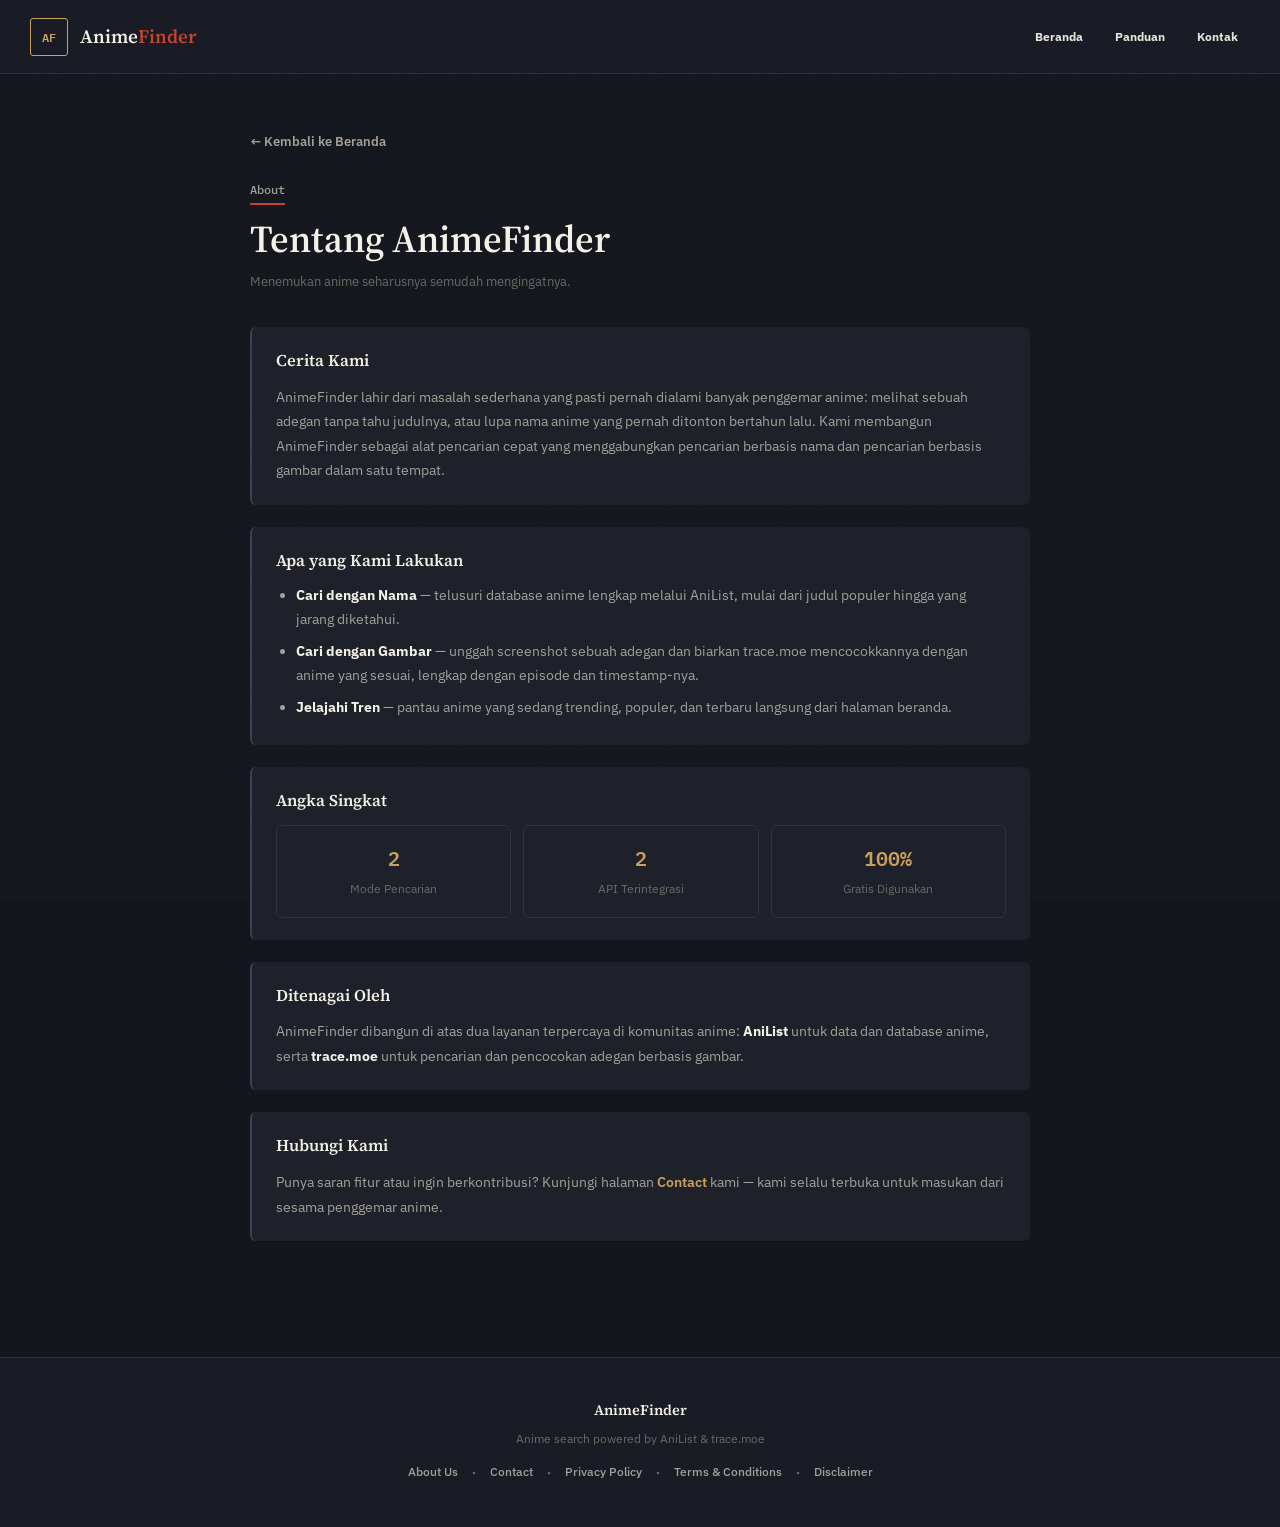
==== commit 3373e508: "Add files via upload" ====
--- a/about.html
+++ b/about.html
@@ -48,13 +48,11 @@
             </span>
         </a>
 
-        <button
-            id="githubBtn"
-            class="github-btn"
-            type="button"
-        >
-            GitHub
-        </button>
+        <nav class="top-nav" aria-label="Navigasi utama">
+            <a href="index.html">Beranda</a>
+            <a href="guide.html">Panduan</a>
+            <a href="contact.html">Kontak</a>
+        </nav>
 
     </header>
 
--- a/style.css
+++ b/style.css
@@ -2562,3 +2562,279 @@
         margin: 0 2px;
     }
 }
+
+
+/* =========================================================
+   INFORMATIONAL CONTENT / ADSENSE-READY UX
+========================================================= */
+
+.top-nav {
+    display: flex;
+    align-items: center;
+    gap: 8px;
+    margin-left: auto;
+}
+
+.top-nav a {
+    display: inline-flex;
+    align-items: center;
+    min-height: 36px;
+    padding: 0 12px;
+    border: 1px solid var(--border);
+    border-radius: 10px;
+    color: var(--muted);
+    text-decoration: none;
+    font-size: 12px;
+    font-weight: 700;
+    transition: .2s ease;
+}
+
+.top-nav a:hover {
+    color: var(--text);
+    border-color: var(--yellow);
+}
+
+.seo-content {
+    width: min(1120px, calc(100% - 32px));
+    margin: 18px auto 0;
+    padding: 54px 0;
+}
+
+.seo-content-alt {
+    border-top: 1px solid var(--border);
+    border-bottom: 1px solid var(--border);
+    width: 100%;
+    background: rgba(255,255,255,.015);
+}
+
+.seo-content-inner {
+    width: min(980px, calc(100% - 32px));
+    margin: 0 auto;
+}
+
+.seo-content h2 {
+    max-width: 820px;
+    margin: 8px 0 16px;
+    font-size: clamp(26px, 4vw, 42px);
+    line-height: 1.12;
+    letter-spacing: -.7px;
+}
+
+.seo-content p {
+    max-width: 820px;
+    margin: 0 0 16px;
+    color: var(--muted);
+    line-height: 1.85;
+    font-size: 14px;
+}
+
+.value-grid,
+.steps-grid {
+    display: grid;
+    grid-template-columns: repeat(3, minmax(0, 1fr));
+    gap: 14px;
+    margin-top: 28px;
+}
+
+.value-card,
+.step-card {
+    padding: 22px;
+    border: 1px solid var(--border);
+    border-radius: 16px;
+    background: var(--surface-2);
+}
+
+.value-number,
+.step-number {
+    display: inline-flex;
+    width: 34px;
+    height: 34px;
+    align-items: center;
+    justify-content: center;
+    border-radius: 10px;
+    background: var(--yellow);
+    color: #050505;
+    font-size: 11px;
+    font-weight: 900;
+}
+
+.value-card h3,
+.step-card h3 {
+    margin: 16px 0 8px;
+    font-size: 16px;
+}
+
+.value-card p,
+.step-card p {
+    margin: 0;
+    font-size: 12.5px;
+    line-height: 1.75;
+}
+
+.step-card {
+    display: flex;
+    gap: 15px;
+}
+
+.step-card h3 {
+    margin-top: 2px;
+}
+
+.note-box {
+    margin-top: 24px;
+    padding: 17px 19px;
+    border-left: 3px solid var(--yellow);
+    border-radius: 10px;
+    background: rgba(255, 215, 80, .06);
+    color: var(--muted);
+    font-size: 13px;
+    line-height: 1.75;
+}
+
+.note-box strong {
+    color: var(--text);
+}
+
+.two-column-content {
+    display: grid;
+    grid-template-columns: minmax(0, 1.1fr) minmax(300px, .9fr);
+    gap: 45px;
+    align-items: start;
+}
+
+.info-list {
+    display: grid;
+    gap: 10px;
+}
+
+.info-list > div {
+    padding: 16px;
+    border: 1px solid var(--border);
+    border-radius: 12px;
+    background: var(--surface-2);
+}
+
+.info-list strong,
+.info-list span {
+    display: block;
+}
+
+.info-list strong {
+    margin-bottom: 5px;
+    font-size: 13px;
+}
+
+.info-list span {
+    color: var(--muted);
+    font-size: 12px;
+    line-height: 1.6;
+}
+
+.faq-list {
+    display: grid;
+    gap: 10px;
+    max-width: 900px;
+}
+
+.faq-list details {
+    border: 1px solid var(--border);
+    border-radius: 13px;
+    background: var(--surface-2);
+    overflow: hidden;
+}
+
+.faq-list summary {
+    cursor: pointer;
+    padding: 18px 20px;
+    font-size: 13px;
+    font-weight: 800;
+    list-style: none;
+}
+
+.faq-list summary::-webkit-details-marker {
+    display: none;
+}
+
+.faq-list summary::after {
+    content: "+";
+    float: right;
+    color: var(--yellow);
+    font-size: 18px;
+}
+
+.faq-list details[open] summary::after {
+    content: "−";
+}
+
+.faq-list details p {
+    margin: 0;
+    padding: 0 20px 19px;
+    font-size: 12.5px;
+}
+
+.source-links {
+    display: grid;
+    grid-template-columns: repeat(2, minmax(0, 1fr));
+    gap: 12px;
+    max-width: 820px;
+    margin: 24px 0 14px;
+}
+
+.source-links a {
+    display: block;
+    padding: 18px;
+    border: 1px solid var(--border);
+    border-radius: 13px;
+    background: var(--surface-2);
+    color: var(--text);
+    text-decoration: none;
+}
+
+.source-links a:hover {
+    border-color: var(--yellow);
+}
+
+.source-links strong,
+.source-links span {
+    display: block;
+}
+
+.source-links strong {
+    margin-bottom: 5px;
+}
+
+.source-links span {
+    color: var(--muted);
+    font-size: 12px;
+}
+
+.small-note {
+    font-size: 11.5px !important;
+}
+
+.guide-link {
+    display: inline-flex;
+    margin-top: 6px;
+    color: var(--yellow);
+    font-weight: 800;
+    font-size: 13px;
+    text-decoration: none;
+}
+
+@media (max-width: 760px) {
+    .top-nav a:nth-child(1),
+    .top-nav a:nth-child(2) {
+        display: none;
+    }
+
+    .value-grid,
+    .steps-grid,
+    .two-column-content,
+    .source-links {
+        grid-template-columns: 1fr;
+    }
+
+    .seo-content {
+        padding: 40px 0;
+    }
+}
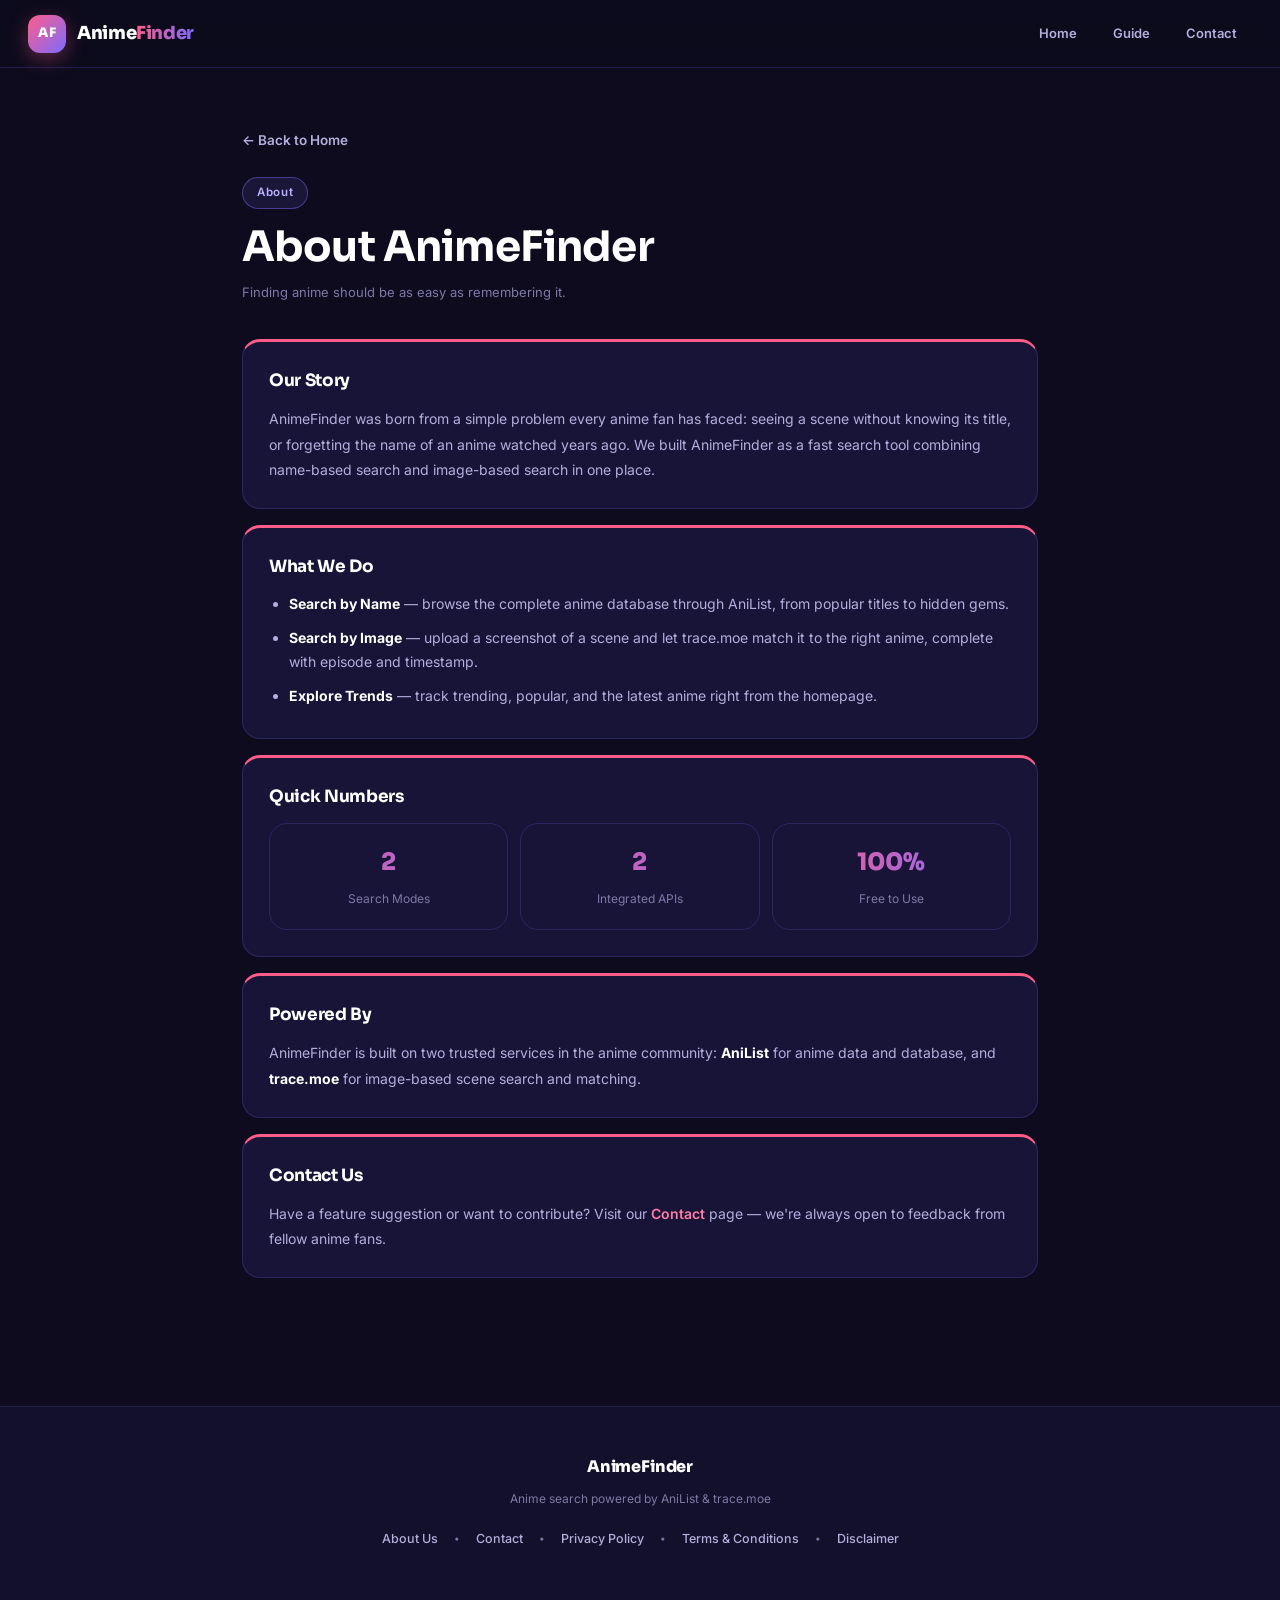
==== commit 1b71cd2d: "Add files via upload" ====
--- a/about.html
+++ b/about.html
@@ -1,5 +1,5 @@
 <!DOCTYPE html>
-<html lang="id">
+<html lang="en">
 <head>
     <meta charset="UTF-8">
 
@@ -15,7 +15,7 @@
 
     <meta
         name="description"
-        content="Tentang AnimeFinder — mesin pencari anime berdasarkan nama atau screenshot."
+        content="About AnimeFinder — an anime search engine by name or screenshot."
     >
 
     <title>About Us — AnimeFinder</title>
@@ -48,10 +48,10 @@
             </span>
         </a>
 
-        <nav class="top-nav" aria-label="Navigasi utama">
-            <a href="index.html">Beranda</a>
-            <a href="guide.html">Panduan</a>
-            <a href="contact.html">Kontak</a>
+        <nav class="top-nav" aria-label="Main navigation">
+            <a href="index.html">Home</a>
+            <a href="guide.html">Guide</a>
+            <a href="contact.html">Contact</a>
         </nav>
 
     </header>
@@ -66,100 +66,93 @@
         <div class="page-wrap">
 
             <a href="index.html" class="page-back">
-                ← Kembali ke Beranda
+                ← Back to Home
             </a>
 
             <div class="page-header">
                 <span class="page-eyebrow">About</span>
-                <h1>Tentang AnimeFinder</h1>
+                <h1>About AnimeFinder</h1>
                 <span class="page-updated">
-                    Menemukan anime seharusnya semudah mengingatnya.
+                    Finding anime should be as easy as remembering it.
                 </span>
             </div>
 
             <div class="page-body">
 
                 <section>
-                    <h2>Cerita Kami</h2>
+                    <h2>Our Story</h2>
                     <p>
-                        AnimeFinder lahir dari masalah sederhana yang
-                        pasti pernah dialami banyak penggemar anime:
-                        melihat sebuah adegan tanpa tahu judulnya, atau
-                        lupa nama anime yang pernah ditonton bertahun
-                        lalu. Kami membangun AnimeFinder sebagai alat
-                        pencarian cepat yang menggabungkan pencarian
-                        berbasis nama dan pencarian berbasis gambar
-                        dalam satu tempat.
+                        AnimeFinder was born from a simple problem every anime fan
+                        has faced: seeing a scene without knowing its
+                        title, or forgetting the name of an anime watched
+                        years ago. We built AnimeFinder as a fast search
+                        tool combining name-based search and image-based
+                        search in one place.
                     </p>
                 </section>
 
                 <section>
-                    <h2>Apa yang Kami Lakukan</h2>
+                    <h2>What We Do</h2>
                     <ul>
                         <li>
-                            <strong>Cari dengan Nama</strong> — telusuri
-                            database anime lengkap melalui AniList,
-                            mulai dari judul populer hingga yang jarang
-                            diketahui.
+                            <strong>Search by Name</strong> — browse the
+                            complete anime database through AniList,
+                            from popular titles to hidden gems.
                         </li>
                         <li>
-                            <strong>Cari dengan Gambar</strong> — unggah
-                            screenshot sebuah adegan dan biarkan
-                            trace.moe mencocokkannya dengan anime yang
-                            sesuai, lengkap dengan episode dan
-                            timestamp-nya.
+                            <strong>Search by Image</strong> — upload a
+                            screenshot of a scene and let trace.moe
+                            match it to the right anime, complete with
+                            episode and timestamp.
                         </li>
                         <li>
-                            <strong>Jelajahi Tren</strong> — pantau
-                            anime yang sedang trending, populer, dan
-                            terbaru langsung dari halaman beranda.
+                            <strong>Explore Trends</strong> — track
+                            trending, popular, and the latest anime
+                            right from the homepage.
                         </li>
                     </ul>
                 </section>
 
                 <section>
-                    <h2>Angka Singkat</h2>
+                    <h2>Quick Numbers</h2>
 
                     <div class="about-stats">
 
                         <div class="about-stat">
                             <strong>2</strong>
-                            <span>Mode Pencarian</span>
+                            <span>Search Modes</span>
                         </div>
 
                         <div class="about-stat">
                             <strong>2</strong>
-                            <span>API Terintegrasi</span>
+                            <span>Integrated APIs</span>
                         </div>
 
                         <div class="about-stat">
                             <strong>100%</strong>
-                            <span>Gratis Digunakan</span>
+                            <span>Free to Use</span>
                         </div>
 
                     </div>
                 </section>
 
                 <section>
-                    <h2>Ditenagai Oleh</h2>
+                    <h2>Powered By</h2>
                     <p>
-                        AnimeFinder dibangun di atas dua layanan
-                        terpercaya di komunitas anime:
-                        <strong>AniList</strong> untuk data dan
-                        database anime, serta <strong>trace.moe</strong>
-                        untuk pencarian dan pencocokan adegan berbasis
-                        gambar.
+                        AnimeFinder is built on two trusted services in
+                        the anime community: <strong>AniList</strong> for
+                        anime data and database, and <strong>trace.moe</strong>
+                        for image-based scene search and matching.
                     </p>
                 </section>
 
                 <section>
-                    <h2>Hubungi Kami</h2>
+                    <h2>Contact Us</h2>
                     <p>
-                        Punya saran fitur atau ingin berkontribusi?
-                        Kunjungi halaman
-                        <a href="contact.html">Contact</a> kami — kami
-                        selalu terbuka untuk masukan dari sesama
-                        penggemar anime.
+                        Have a feature suggestion or want to contribute?
+                        Visit our <a href="contact.html">Contact</a>
+                        page — we're always open to feedback from fellow
+                        anime fans.
                     </p>
                 </section>
 
@@ -185,7 +178,7 @@
             &amp; trace.moe
         </span>
 
-        <nav class="footer-links" aria-label="Tautan footer">
+        <nav class="footer-links" aria-label="Footer links">
             <a href="about.html">About Us</a>
             <span class="dot">•</span>
             <a href="contact.html">Contact</a>
--- a/style.css
+++ b/style.css
@@ -1,62 +1,71 @@
 /* =========================================================
-   AnimeFinder — visual identity notes
-
-   Direction: a reading-room / card-catalog archive for anime —
-   dark shelving, warm brass hardware, hairline card stock, an
-   ink-stamp red for actions. Cards behave like catalog cards:
-   flat, squared, hairline-bordered, with a folded-corner rating
-   mark instead of a floating pill badge.
-========================================================= */
-
-@import url('https://fonts.googleapis.com/css2?family=Source+Serif+4:opsz,wght@8..60,500;8..60,600;8..60,700&family=IBM+Plex+Sans:wght@400;500;600;700&family=IBM+Plex+Mono:wght@400;500;600&display=swap');
+   AnimeFinder — "Midnight Arcade"
+   A neon-noir search deck for anime: midnight indigo base,
+   hot-pink signal, iris violet depth, gold for ratings.
+   Display: Sora · Body: Inter · Data: system mono.
+========================================================= */
+
+@import url('https://fonts.googleapis.com/css2?family=Sora:wght@500;600;700;800&family=Inter:wght@400;500;600;700&display=swap');
 
 :root {
     /* surfaces */
-    --bg: #14161d;
-    --bg-soft: #191c25;
-    --surface: #1e2129;
-    --surface-2: #262a34;
-    --surface-raised: #2b2f3a;
+    --bg: #0D0B1D;
+    --bg-soft: #12102A;
+    --surface: #181437;
+    --surface-2: #1F1B45;
+    --surface-raised: #272058;
 
     /* lines */
-    --line: #2e323f;
-    --line-soft: #24272f;
-    --line-strong: #3c4152;
+    --line: #2C2760;
+    --line-soft: #221E4E;
+    --line-strong: #3D3480;
 
     /* text */
-    --text: #e8e4d9;
-    --text-dim: #a4a099;
-    --text-faint: #6b6963;
-    --heading: #f3f0e6;
+    --text: #F5F3FF;
+    --text-dim: #B3AEDD;
+    --text-faint: #7E78A8;
+    --heading: #FFFFFF;
 
     /* accents */
-    --accent: #c1452f;
-    --accent-strong: #d65a3f;
-    --accent-soft: rgba(193, 69, 47, 0.14);
-    --accent-line: rgba(193, 69, 47, 0.4);
-
-    --brass: #c9a05c;
-    --brass-strong: #ddb672;
-    --brass-soft: rgba(201, 160, 92, 0.14);
-    --brass-line: rgba(201, 160, 92, 0.4);
-
-    --danger: #d9573f;
-    --danger-soft: rgba(217, 87, 63, 0.14);
-    --danger-line: rgba(217, 87, 63, 0.35);
-
-    /* radii — deliberately varied by role, not a single value */
-    --radius-tag: 3px;
-    --radius-card: 6px;
-    --radius-panel: 12px;
+    --accent: #FF5C8A;
+    --accent-strong: #FF7CA5;
+    --accent-deep: #E13A6E;
+    --accent-soft: rgba(255, 92, 138, 0.12);
+    --accent-line: rgba(255, 92, 138, 0.45);
+
+    --iris: #7C6CFF;
+    --iris-soft: rgba(124, 108, 255, 0.12);
+    --iris-line: rgba(124, 108, 255, 0.45);
+
+    --gold: #FFC94D;
+    --gold-soft: rgba(255, 201, 77, 0.12);
+
+    --danger: #FF5C5C;
+    --danger-soft: rgba(255, 92, 92, 0.1);
+    --danger-line: rgba(255, 92, 92, 0.4);
+
+    /* aliases — keep older tokens & inline styles working */
+    --border: var(--line);
+    --muted: var(--text-dim);
+    --yellow: var(--gold);
+    --brass: var(--gold);
+    --brass-strong: var(--gold);
+    --brass-soft: var(--gold-soft);
+    --brass-line: rgba(255, 201, 77, 0.4);
+
+    /* radii */
+    --radius-tag: 8px;
+    --radius-card: 18px;
+    --radius-panel: 26px;
 
     /* type */
-    --font-serif: "Source Serif 4", Georgia, "Times New Roman", serif;
-    --font-sans: "IBM Plex Sans", system-ui, -apple-system, "Segoe UI", sans-serif;
-    --font-mono: "IBM Plex Mono", "SF Mono", Consolas, monospace;
-}
-
-/* =========================================================
-   RESET
+    --font-display: "Sora", "Inter", system-ui, sans-serif;
+    --font-sans: "Inter", system-ui, -apple-system, "Segoe UI", sans-serif;
+    --font-mono: ui-monospace, "SF Mono", "Cascadia Code", Menlo, Consolas, monospace;
+}
+
+/* =========================================================
+   RESET / BASE
 ========================================================= */
 
 * {
@@ -71,11 +80,8 @@
 }
 
 @media (prefers-reduced-motion: reduce) {
-    html {
-        scroll-behavior: auto;
-    }
-
-    * {
+    html { scroll-behavior: auto; }
+    *, *::before, *::after {
         animation-duration: 0.001ms !important;
         transition-duration: 0.001ms !important;
     }
@@ -83,166 +89,123 @@
 
 body {
     position: relative;
-
     min-height: 100vh;
     overflow-x: hidden;
-
     background: var(--bg);
     color: var(--text);
-
     font-family: var(--font-sans);
     font-size: 15px;
-    line-height: 1.5;
-}
-
-/* fine paper grain, not a tech grid — sits low and quiet */
-body::before {
-    content: "";
-    position: fixed;
-    inset: 0;
-
-    pointer-events: none;
-    z-index: 0;
-
-    opacity: 0.5;
-    mix-blend-mode: overlay;
-
-    background-image: url("data:image/svg+xml,%3Csvg xmlns='http://www.w3.org/2000/svg' width='120' height='120'%3E%3Cfilter id='n'%3E%3CfeTurbulence type='fractalNoise' baseFrequency='0.9' numOctaves='2' stitchTiles='stitch'/%3E%3C/filter%3E%3Crect width='100%25' height='100%25' filter='url(%23n)' opacity='0.4'/%3E%3C/svg%3E");
-}
-
-body.modal-open {
-    overflow: hidden;
-}
-
-button,
-input {
-    font: inherit;
-    color: inherit;
-}
-
-button {
-    border: 0;
-    background: none;
-}
-
-a {
-    color: inherit;
-}
+    line-height: 1.55;
+    -webkit-font-smoothing: antialiased;
+}
+
+body.modal-open { overflow: hidden; }
+
+button, input { font: inherit; color: inherit; }
+button { border: 0; background: none; }
+a { color: inherit; }
 
 h1, h2, h3 {
-    font-family: var(--font-serif);
-    font-weight: 600;
+    font-family: var(--font-display);
+    font-weight: 700;
     color: var(--heading);
-}
-
-::selection {
-    background: var(--accent);
-    color: #fff;
-}
+    letter-spacing: -0.02em;
+}
+
+::selection { background: var(--accent); color: #fff; }
 
 :focus-visible {
-    outline: 2px solid var(--brass);
+    outline: 2px solid var(--accent);
     outline-offset: 2px;
-    border-radius: 2px;
-}
-
-::-webkit-scrollbar {
-    width: 8px;
-}
-
-::-webkit-scrollbar-track {
-    background: var(--bg);
-}
-
-::-webkit-scrollbar-thumb {
-    background: var(--surface-raised);
-    border-radius: 50px;
-}
-
-::-webkit-scrollbar-thumb:hover {
-    background: var(--brass);
-}
+    border-radius: 4px;
+}
+
+::-webkit-scrollbar { width: 10px; }
+::-webkit-scrollbar-track { background: var(--bg); }
+::-webkit-scrollbar-thumb { background: var(--surface-raised); border-radius: 50px; }
+::-webkit-scrollbar-thumb:hover { background: var(--accent); }
+
+.hidden { display: none !important; }
 
 /* =========================================================
    NAVBAR
 ========================================================= */
 
 .navbar {
-    position: relative;
-    z-index: 20;
-
-    width: 100%;
-    min-height: 74px;
+    position: sticky;
+    top: 0;
+    z-index: 50;
 
     display: flex;
     align-items: center;
     justify-content: space-between;
 
-    padding: 14px 30px;
-
-    background: var(--bg-soft);
-    border-bottom: 1px solid var(--line);
+    min-height: 68px;
+    padding: 12px 28px;
+
+    background: rgba(13, 11, 29, 0.82);
+    backdrop-filter: blur(14px);
+    -webkit-backdrop-filter: blur(14px);
+    border-bottom: 1px solid var(--line-soft);
 }
 
 .logo {
     display: inline-flex;
     align-items: center;
-    gap: 12px;
-
+    gap: 11px;
     color: var(--heading);
     text-decoration: none;
-
-    font-family: var(--font-serif);
-    font-size: 19px;
-    font-weight: 600;
+    font-family: var(--font-display);
+    font-size: 18px;
+    font-weight: 800;
+    letter-spacing: -0.02em;
 }
 
 .logo > span:last-child > span {
-    color: var(--accent);
+    background: linear-gradient(92deg, var(--accent), var(--iris));
+    -webkit-background-clip: text;
+    background-clip: text;
+    color: transparent;
 }
 
 .logo-icon {
     width: 38px;
     height: 38px;
-
     display: grid;
     place-items: center;
-
-    border-radius: var(--radius-tag);
-    border: 1.5px solid var(--brass);
-
-    background: transparent;
-    color: var(--brass);
-
-    font-family: var(--font-mono);
-    font-size: 12px;
-    font-weight: 600;
+    border-radius: 12px;
+    background: linear-gradient(135deg, var(--accent), var(--iris));
+    color: #fff;
+    font-family: var(--font-display);
+    font-size: 13px;
+    font-weight: 800;
     letter-spacing: 0.5px;
-}
-
-.github-btn {
-    min-height: 40px;
-
-    padding: 0 18px;
-
-    border-radius: var(--radius-tag);
-    border: 1px solid var(--line-strong);
-
-    background: transparent;
+    box-shadow: 0 6px 20px rgba(255, 92, 138, 0.35);
+}
+
+.top-nav {
+    display: flex;
+    align-items: center;
+    gap: 6px;
+    margin-left: auto;
+}
+
+.top-nav a {
+    display: inline-flex;
+    align-items: center;
+    min-height: 38px;
+    padding: 0 15px;
+    border-radius: 999px;
     color: var(--text-dim);
-
+    text-decoration: none;
     font-size: 13px;
     font-weight: 600;
-
-    cursor: pointer;
-
-    transition: border-color 0.18s ease, color 0.18s ease, background 0.18s ease;
-}
-
-.github-btn:hover {
-    border-color: var(--brass);
-    color: var(--brass);
-    background: var(--brass-soft);
+    transition: color 0.18s ease, background 0.18s ease;
+}
+
+.top-nav a:hover {
+    color: var(--heading);
+    background: var(--surface-2);
 }
 
 /* =========================================================
@@ -252,379 +215,308 @@
 main {
     position: relative;
     z-index: 1;
-
     width: 100%;
-    max-width: 1180px;
-
+    max-width: 1200px;
     margin: 0 auto;
 }
 
 /* =========================================================
-   HERO
+   HERO — aurora glow behind the search deck
 ========================================================= */
 
 .hero {
     position: relative;
-
     display: flex;
     flex-direction: column;
-    align-items: flex-start;
-
-    padding: 80px 30px 60px;
-
-    text-align: left;
-}
+    align-items: center;
+    text-align: center;
+    padding: 88px 24px 64px;
+    overflow: hidden;
+}
+
+.hero::before {
+    content: "";
+    position: absolute;
+    inset: -40px;
+    pointer-events: none;
+    background:
+        radial-gradient(560px 320px at 22% 18%, rgba(255, 92, 138, 0.22), transparent 62%),
+        radial-gradient(680px 360px at 78% 12%, rgba(124, 108, 255, 0.24), transparent 62%),
+        radial-gradient(500px 300px at 50% 100%, rgba(124, 108, 255, 0.1), transparent 65%);
+}
+
+.hero > * { position: relative; }
 
 .hero-badge {
     display: inline-flex;
     align-items: center;
-
-    min-height: 30px;
-
-    padding: 0 14px;
-
-    border-radius: var(--radius-tag);
-    border: 1px solid var(--brass-line);
-
-    background: var(--brass-soft);
-    color: var(--brass-strong);
-
-    font-family: var(--font-mono);
+    gap: 8px;
+    min-height: 32px;
+    padding: 0 16px;
+    border-radius: 999px;
+    border: 1px solid var(--accent-line);
+    background: var(--accent-soft);
+    color: var(--accent-strong);
     font-size: 12px;
-    font-weight: 500;
+    font-weight: 600;
+    letter-spacing: 0.06em;
+}
+
+.hero-badge::before {
+    content: "";
+    width: 7px;
+    height: 7px;
+    border-radius: 50%;
+    background: var(--accent);
+    box-shadow: 0 0 10px var(--accent);
 }
 
 .hero h1 {
-    max-width: 14ch;
-    margin-top: 24px;
-
-    font-size: clamp(40px, 7vw, 68px);
-    line-height: 1.04;
-    letter-spacing: -0.5px;
+    margin-top: 22px;
+    font-size: clamp(44px, 8vw, 76px);
+    line-height: 1.02;
+    font-weight: 800;
 }
 
 .hero h1 span {
-    color: var(--accent);
-    font-style: italic;
+    background: linear-gradient(94deg, var(--accent) 10%, var(--iris) 90%);
+    -webkit-background-clip: text;
+    background-clip: text;
+    color: transparent;
 }
 
 .hero > p {
-    max-width: 480px;
-
-    margin-top: 22px;
-
+    max-width: 520px;
+    margin-top: 18px;
     color: var(--text-dim);
-
-    font-size: 15px;
+    font-size: 16px;
     line-height: 1.7;
 }
 
 /* =========================================================
-   SEARCH CONTAINER — styled like a card pulled from the drawer
+   SEARCH DECK
 ========================================================= */
 
 .search-container {
     width: min(100%, 720px);
-
-    margin-top: 42px;
-
+    margin-top: 40px;
     overflow: hidden;
-
     border-radius: var(--radius-panel);
-    background: var(--surface);
+    background: rgba(24, 20, 55, 0.9);
     border: 1px solid var(--line);
-
-    box-shadow: 0 24px 60px rgba(0, 0, 0, 0.35);
-}
-
-/* =========================================================
-   SEARCH TABS — folder-tab metaphor, not underlined nav tabs
-========================================================= */
+    box-shadow: 0 30px 80px rgba(0, 0, 0, 0.45), 0 0 0 1px rgba(255, 92, 138, 0.06);
+    text-align: left;
+}
 
 .search-tabs {
-    width: 100%;
-
     display: grid;
     grid-template-columns: 1fr 1fr;
-
-    background: var(--bg-soft);
-    border-bottom: 1px solid var(--line);
+    background: rgba(13, 11, 29, 0.6);
+    border-bottom: 1px solid var(--line-soft);
+    padding: 8px;
+    gap: 8px;
 }
 
 .tab {
-    position: relative;
-
-    min-height: 58px;
-
+    min-height: 48px;
     padding: 0 16px;
-
+    border-radius: 14px;
     background: transparent;
     color: var(--text-faint);
-
-    font-size: 13.5px;
+    font-size: 14px;
     font-weight: 600;
-
     cursor: pointer;
-
-    transition: color 0.18s ease, background 0.18s ease;
-}
-
-.tab:hover {
-    color: var(--text-dim);
-}
+    transition: color 0.18s ease, background 0.18s ease, box-shadow 0.18s ease;
+}
+
+.tab:hover { color: var(--text-dim); }
 
 .tab.active {
-    color: var(--heading);
-    background: var(--surface);
-}
-
-.tab.active::after {
-    content: "";
-
-    position: absolute;
-
-    left: 0;
-    right: 0;
-    bottom: -1px;
-
-    height: 2px;
-
-    background: var(--accent);
-}
-
-/* =========================================================
-   SEARCH PANELS
-========================================================= */
-
-.search-panel {
-    display: none;
-
-    padding: 26px;
-}
-
-.search-panel.active {
-    display: block;
-}
-
-/* =========================================================
-   NAME SEARCH
-========================================================= */
+    color: #fff;
+    background: linear-gradient(135deg, var(--accent-deep), var(--accent));
+    box-shadow: 0 8px 24px rgba(255, 92, 138, 0.35);
+}
+
+.search-panel { display: none; padding: 26px; }
+.search-panel.active { display: block; }
 
 .search-box {
-    position: relative;
-
-    width: 100%;
-
     display: grid;
     grid-template-columns: 1fr auto;
-
     gap: 10px;
-
+    align-items: center;
     padding: 8px;
-
     border-radius: var(--radius-card);
     background: var(--bg-soft);
     border: 1px solid var(--line);
-
-    transition: border-color 0.18s ease;
+    transition: border-color 0.2s ease, box-shadow 0.2s ease;
 }
 
 .search-box:focus-within {
-    border-color: var(--brass-line);
-}
-
-.search-icon {
-    position: absolute;
-
-    left: 16px;
-    top: 50%;
-
-    transform: translateY(-50%);
-
-    color: var(--text-faint);
-    font-size: 17px;
-
-    pointer-events: none;
-}
+    border-color: var(--accent-line);
+    box-shadow: 0 0 0 4px rgba(255, 92, 138, 0.12);
+}
+
+.search-icon { display: none; }
 
 #searchInput {
     width: 100%;
     min-width: 0;
-    height: 48px;
-
-    padding: 0 14px 0 40px;
-
+    height: 50px;
+    padding: 0 18px;
     border: 0;
     outline: 0;
-    border-radius: var(--radius-tag);
-
     background: transparent;
     color: var(--heading);
-
-    font-size: 14.5px;
-}
-
-#searchInput::placeholder {
+    font-size: 15px;
+}
+
+#searchInput::placeholder { color: var(--text-faint); }
+
+#searchBtn {
+    min-width: 120px;
+    min-height: 50px;
+    padding: 0 24px;
+    border-radius: 12px;
+    background: linear-gradient(135deg, var(--accent-deep), var(--accent));
+    color: #fff;
+    font-size: 14px;
+    font-weight: 700;
+    cursor: pointer;
+    box-shadow: 0 8px 24px rgba(255, 92, 138, 0.35);
+    transition: transform 0.12s ease, box-shadow 0.2s ease, filter 0.2s ease;
+}
+
+#searchBtn:hover { filter: brightness(1.08); box-shadow: 0 10px 30px rgba(255, 92, 138, 0.45); }
+#searchBtn:active { transform: scale(0.97); }
+
+.search-hint {
+    margin-top: 14px;
     color: var(--text-faint);
-}
-
-#searchBtn {
-    min-width: 110px;
-    min-height: 48px;
-
-    padding: 0 20px;
-
-    border-radius: var(--radius-tag);
-
-    background: var(--accent);
-    color: #fff;
-
-    font-size: 13.5px;
-    font-weight: 600;
-
-    cursor: pointer;
-
-    transition: background 0.18s ease;
-}
-
-#searchBtn:hover {
-    background: var(--accent-strong);
-}
-
-.search-hint {
-    margin-top: 13px;
-
-    color: var(--text-faint);
-    font-size: 12px;
-    line-height: 1.5;
-}
-
-/* =========================================================
-   IMAGE SEARCH
-========================================================= */
+    font-size: 12.5px;
+}
+
+/* ---------- image search ---------- */
 
 .upload-box {
     position: relative;
-
     width: 100%;
-    min-height: 220px;
-
+    min-height: 230px;
     display: flex;
     align-items: center;
     justify-content: center;
-
     overflow: hidden;
-
-    padding: 24px;
-
+    padding: 26px;
     border-radius: var(--radius-card);
-    border: 1px dashed var(--line-strong);
-
+    border: 1.5px dashed var(--line-strong);
     background: var(--bg-soft);
-
     cursor: pointer;
-
-    transition: border-color 0.18s ease, background 0.18s ease;
+    transition: border-color 0.2s ease, background 0.2s ease;
 }
 
 .upload-box:hover {
-    border-color: var(--brass-line);
-    background: var(--brass-soft);
+    border-color: var(--accent-line);
+    background: var(--accent-soft);
 }
 
 .upload-content {
     display: flex;
     flex-direction: column;
     align-items: center;
-
     text-align: center;
 }
 
 .upload-icon {
-    width: 46px;
-    height: 46px;
-
+    width: 54px;
+    height: 54px;
     display: grid;
     place-items: center;
-
     margin-bottom: 14px;
-
-    border-radius: var(--radius-tag);
-    border: 1.5px solid var(--brass-line);
-
-    color: var(--brass);
-    font-size: 17px;
-}
-
-.upload-content strong {
-    color: var(--heading);
-    font-size: 14.5px;
-    font-weight: 600;
-}
-
-.upload-content span {
-    margin-top: 7px;
-
-    color: var(--text-faint);
-    font-size: 12px;
-}
+    border-radius: 16px;
+    background: linear-gradient(135deg, var(--accent-soft), var(--iris-soft));
+    border: 1px solid var(--accent-line);
+    color: var(--accent-strong);
+    font-size: 20px;
+}
+
+.upload-content strong { color: var(--heading); font-size: 15px; font-weight: 600; }
+.upload-content span { margin-top: 7px; color: var(--text-faint); font-size: 12px; }
 
 .preview-image {
     display: none;
-
     width: 100%;
-    max-height: 310px;
-
+    max-height: 320px;
     object-fit: contain;
-
-    border-radius: var(--radius-tag);
+    border-radius: 12px;
 }
 
 .trace-btn {
     width: 100%;
-
-    min-height: 48px;
-
+    min-height: 52px;
     margin-top: 14px;
-
-    border-radius: var(--radius-tag);
-
-    background: var(--accent);
+    border-radius: 14px;
+    background: linear-gradient(135deg, var(--accent-deep), var(--accent));
     color: #fff;
-
-    font-size: 13.5px;
+    font-size: 14px;
+    font-weight: 700;
+    cursor: pointer;
+    box-shadow: 0 8px 24px rgba(255, 92, 138, 0.35);
+    transition: filter 0.2s ease, opacity 0.2s ease, transform 0.12s ease;
+}
+
+.trace-btn:hover:not(:disabled) { filter: brightness(1.08); }
+.trace-btn:active:not(:disabled) { transform: scale(0.98); }
+.trace-btn:disabled { opacity: 0.35; cursor: not-allowed; box-shadow: none; }
+
+/* ---------- popular searches ---------- */
+
+.popular-searches {
+    display: flex;
+    flex-wrap: wrap;
+    align-items: center;
+    justify-content: center;
+    gap: 9px;
+    width: min(100%, 720px);
+    margin-top: 20px;
+}
+
+.popular-searches > span {
+    color: var(--text-faint);
+    font-size: 12.5px;
     font-weight: 600;
-
+}
+
+.popular-chip {
+    min-height: 36px;
+    padding: 0 16px;
+    border-radius: 999px;
+    border: 1px solid var(--line-strong);
+    background: rgba(24, 20, 55, 0.7);
+    color: var(--text-dim);
+    font-size: 13px;
+    font-weight: 500;
     cursor: pointer;
-
-    transition: background 0.18s ease, opacity 0.18s ease;
-}
-
-.trace-btn:hover:not(:disabled) {
-    background: var(--accent-strong);
-}
-
-.trace-btn:disabled {
-    opacity: 0.35;
-    cursor: not-allowed;
-}
-
-/* =========================================================
-   ERROR
+    transition: border-color 0.18s ease, color 0.18s ease, background 0.18s ease, transform 0.12s ease;
+}
+
+.popular-chip:hover {
+    border-color: var(--accent-line);
+    color: #fff;
+    background: var(--accent-soft);
+    transform: translateY(-1px);
+}
+
+/* =========================================================
+   ERROR / LOADING
 ========================================================= */
 
 .error-box {
-    width: calc(100% - 60px);
-
+    width: min(1120px, calc(100% - 48px));
     margin: 0 auto 32px;
-
     display: flex;
     align-items: center;
-
     gap: 14px;
-
-    padding: 16px;
-
+    padding: 16px 18px;
     border-radius: var(--radius-card);
     background: var(--danger-soft);
     border: 1px solid var(--danger-line);
@@ -632,338 +524,444 @@
 
 .error-icon {
     flex: 0 0 auto;
-
-    width: 34px;
-    height: 34px;
-
+    width: 36px;
+    height: 36px;
     display: grid;
     place-items: center;
-
-    border-radius: var(--radius-tag);
+    border-radius: 12px;
     background: var(--danger);
-
     color: #fff;
     font-weight: 700;
 }
 
-.error-text {
-    flex: 1;
-    min-width: 0;
-}
-
-.error-text strong {
-    display: block;
-    color: var(--heading);
-    font-size: 13.5px;
-}
-
-.error-text p {
-    margin-top: 3px;
+.error-text { flex: 1; min-width: 0; }
+.error-text strong { display: block; color: var(--heading); font-size: 14px; }
+.error-text p { margin-top: 3px; color: var(--text-dim); font-size: 12.5px; }
+
+#errorBox > button {
+    width: 32px;
+    height: 32px;
+    border-radius: 10px;
     color: var(--text-dim);
-    font-size: 12px;
-    line-height: 1.5;
-}
-
-#errorBox > button {
+    font-size: 20px;
+    cursor: pointer;
+}
+#errorBox > button:hover { color: var(--heading); background: var(--surface-2); }
+
+.loading {
+    min-height: 160px;
+    display: flex;
+    flex-direction: column;
+    align-items: center;
+    justify-content: center;
+    gap: 14px;
+    color: var(--text-faint);
+}
+
+.spinner, .mini-spinner {
     width: 30px;
     height: 30px;
-
-    border-radius: var(--radius-tag);
-
+    border: 3px solid var(--line);
+    border-top-color: var(--accent);
+    border-radius: 50%;
+    animation: spin 0.8s linear infinite;
+}
+
+.mini-spinner { width: 22px; height: 22px; border-width: 2.5px; }
+.loading p { font-size: 13.5px; }
+
+@keyframes spin { to { transform: rotate(360deg); } }
+
+/* =========================================================
+   INFORMATIONAL / SEO SECTIONS
+========================================================= */
+
+.seo-content {
+    width: min(1120px, calc(100% - 32px));
+    margin: 18px auto 0;
+    padding: 60px 0;
+}
+
+.seo-content-alt {
+    width: 100%;
+    border-top: 1px solid var(--line-soft);
+    border-bottom: 1px solid var(--line-soft);
+    background: rgba(124, 108, 255, 0.04);
+}
+
+.seo-content-inner {
+    width: min(980px, calc(100% - 32px));
+    margin: 0 auto;
+}
+
+.home-eyebrow, .eyebrow {
+    display: inline-block;
+    margin-bottom: 10px;
+    padding: 6px 14px;
+    border-radius: 999px;
+    border: 1px solid var(--iris-line);
+    background: var(--iris-soft);
+    color: #B9B2FF;
+    font-size: 11.5px;
+    font-weight: 600;
+    letter-spacing: 0.06em;
+}
+
+.seo-content h2 {
+    max-width: 820px;
+    margin: 0 0 16px;
+    font-size: clamp(26px, 4vw, 40px);
+    line-height: 1.12;
+}
+
+.seo-content p {
+    max-width: 820px;
+    margin: 0 0 16px;
     color: var(--text-dim);
+    line-height: 1.85;
+    font-size: 14.5px;
+}
+
+.value-grid, .steps-grid {
+    display: grid;
+    grid-template-columns: repeat(3, minmax(0, 1fr));
+    gap: 14px;
+    margin-top: 30px;
+}
+
+.value-card, .step-card {
+    padding: 24px;
+    border: 1px solid var(--line);
+    border-radius: var(--radius-card);
+    background: var(--surface);
+    transition: border-color 0.2s ease, transform 0.2s ease;
+}
+
+.value-card:hover, .step-card:hover {
+    border-color: var(--accent-line);
+    transform: translateY(-3px);
+}
+
+.value-number, .step-number {
+    display: inline-flex;
+    width: 36px;
+    height: 36px;
+    align-items: center;
+    justify-content: center;
+    border-radius: 12px;
+    background: linear-gradient(135deg, var(--accent), var(--iris));
+    color: #fff;
+    font-family: var(--font-display);
+    font-size: 13px;
+    font-weight: 800;
+}
+
+.value-card h3, .step-card h3 { margin: 16px 0 8px; font-size: 16.5px; }
+.value-card p, .step-card p { margin: 0; font-size: 13px; line-height: 1.75; }
+
+.step-card { display: flex; gap: 16px; }
+.step-card h3 { margin-top: 2px; }
+
+.note-box {
+    margin-top: 26px;
+    padding: 18px 20px;
+    border-radius: var(--radius-card);
+    border: 1px solid var(--gold);
+    border-left-width: 4px;
+    background: var(--gold-soft);
+    color: var(--text-dim);
+    font-size: 13.5px;
+    line-height: 1.75;
+}
+
+.note-box strong { color: var(--heading); }
+
+.two-column-content {
+    display: grid;
+    grid-template-columns: minmax(0, 1.1fr) minmax(300px, 0.9fr);
+    gap: 48px;
+    align-items: start;
+}
+
+.info-list { display: grid; gap: 10px; }
+
+.info-list > div {
+    padding: 17px 18px;
+    border: 1px solid var(--line);
+    border-radius: var(--radius-card);
+    background: var(--surface);
+}
+
+.info-list strong, .info-list span { display: block; }
+.info-list strong { margin-bottom: 5px; font-size: 13.5px; color: var(--heading); }
+.info-list span { color: var(--text-dim); font-size: 12.5px; line-height: 1.65; }
+
+.faq-list { display: grid; gap: 10px; max-width: 900px; }
+
+.faq-list details {
+    border: 1px solid var(--line);
+    border-radius: var(--radius-card);
+    background: var(--surface);
+    overflow: hidden;
+    transition: border-color 0.2s ease;
+}
+
+.faq-list details[open] { border-color: var(--accent-line); }
+
+.faq-list summary {
+    cursor: pointer;
+    padding: 19px 22px;
+    font-size: 14px;
+    font-weight: 600;
+    list-style: none;
+    color: var(--heading);
+}
+
+.faq-list summary::-webkit-details-marker { display: none; }
+
+.faq-list summary::after {
+    content: "+";
+    float: right;
+    color: var(--accent);
     font-size: 20px;
-
-    cursor: pointer;
-}
-
-#errorBox > button:hover {
-    color: var(--heading);
-}
-
-/* =========================================================
-   LOADING
-========================================================= */
-
-.loading {
-    min-height: 150px;
-
-    display: flex;
-    flex-direction: column;
-    align-items: center;
-    justify-content: center;
-
+    font-weight: 700;
+}
+
+.faq-list details[open] summary::after { content: "−"; }
+
+.faq-list details p { margin: 0; padding: 0 22px 20px; font-size: 13.5px; }
+
+.source-section { text-align: left; }
+
+.source-links {
+    display: grid;
+    grid-template-columns: repeat(2, minmax(0, 1fr));
     gap: 12px;
-
-    color: var(--text-faint);
-}
-
-.spinner,
-.mini-spinner {
-    width: 26px;
-    height: 26px;
-
-    border: 2.5px solid var(--line);
-    border-top-color: var(--brass);
-
-    border-radius: 50%;
-
-    animation: spin 0.8s linear infinite;
-}
-
-.mini-spinner {
-    width: 20px;
-    height: 20px;
-    border-width: 2px;
-}
-
-.loading p {
-    font-size: 13px;
-}
-
-@keyframes spin {
-    to {
-        transform: rotate(360deg);
-    }
-}
-
-/* =========================================================
-   HOME SECTIONS
-========================================================= */
-
-.home-anime {
+    max-width: 820px;
+    margin: 26px 0 14px;
+}
+
+.source-links a {
+    display: block;
+    padding: 20px;
+    border: 1px solid var(--line);
+    border-radius: var(--radius-card);
+    background: var(--surface);
+    color: var(--text);
+    text-decoration: none;
+    transition: border-color 0.2s ease, transform 0.2s ease;
+}
+
+.source-links a:hover { border-color: var(--iris-line); transform: translateY(-2px); }
+.source-links strong, .source-links span { display: block; }
+.source-links strong { margin-bottom: 5px; font-size: 15px; }
+.source-links span { color: var(--text-dim); font-size: 12.5px; }
+
+.small-note { font-size: 12px !important; color: var(--text-faint) !important; }
+
+.guide-link {
+    display: inline-flex;
+    margin-top: 8px;
+    color: var(--accent-strong);
+    font-weight: 700;
+    font-size: 14px;
+    text-decoration: none;
+}
+
+.guide-link:hover { text-decoration: underline; }
+
+/* =========================================================
+   HOME / RESULTS SECTIONS
+========================================================= */
+
+.home-anime, .results, .trace-results {
     position: relative;
-
-    padding: 64px 24px 0;
-}
-
-.home-section-heading {
+    padding: 68px 28px 0;
+}
+
+.home-section-heading, .section-heading {
     display: flex;
     align-items: flex-end;
     justify-content: space-between;
-
     gap: 20px;
-
-    margin-bottom: 22px;
-
-    padding-bottom: 16px;
+    margin-bottom: 24px;
+    padding-bottom: 18px;
     border-bottom: 1px solid var(--line-soft);
 }
 
-.home-eyebrow {
-    display: block;
-
-    margin-bottom: 6px;
-
-    color: var(--brass);
-
-    font-family: var(--font-mono);
-    font-size: 11.5px;
-    font-weight: 500;
-}
-
-.home-section-heading h2 {
-    font-size: clamp(22px, 4vw, 29px);
+.home-section-heading h2, .section-heading h2 {
+    font-size: clamp(24px, 4vw, 32px);
     line-height: 1.15;
 }
 
 .home-description {
     color: var(--text-faint);
+    font-size: 13px;
+    text-align: right;
+    max-width: 280px;
+}
+
+.result-count {
+    color: var(--text-dim);
+    font-family: var(--font-mono);
     font-size: 12.5px;
-    text-align: right;
-}
-
-/* =========================================================
-   HOME GRID
-========================================================= */
-
-.home-anime-grid,
-.anime-grid {
-    display: grid;
-
+    background: var(--surface-2);
+    border: 1px solid var(--line);
+    padding: 7px 14px;
+    border-radius: 999px;
+    white-space: nowrap;
+}
+
+.home-anime-grid, .anime-grid {
+    display: grid;
     grid-template-columns: repeat(4, minmax(0, 1fr));
-
-    gap: 16px;
+    gap: 18px;
 }
 
 .home-loading {
-    min-height: 240px;
-
+    min-height: 260px;
     grid-column: 1 / -1;
-
     display: flex;
     align-items: center;
     justify-content: center;
-
-    gap: 10px;
-
+    gap: 12px;
     color: var(--text-faint);
-    font-size: 13px;
-}
-
-/* =========================================================
-   ANIME CARD — a catalog card, not a SaaS tile
+    font-size: 13.5px;
+}
+
+.home-error {
+    margin: 40px 28px;
+    padding: 18px;
+    border-radius: var(--radius-card);
+    background: var(--danger-soft);
+    border: 1px solid var(--danger-line);
+    color: var(--text);
+    text-align: center;
+    font-size: 13.5px;
+}
+
+/* =========================================================
+   ANIME CARD
 ========================================================= */
 
 .anime-card {
     position: relative;
-
     overflow: hidden;
     min-width: 0;
-
     border-radius: var(--radius-card);
     background: var(--surface);
     border: 1px solid var(--line);
-
     cursor: pointer;
-
-    transition: transform 0.2s ease, border-color 0.2s ease;
+    transition: transform 0.22s ease, border-color 0.22s ease, box-shadow 0.22s ease;
 }
 
 .anime-card:hover {
-    transform: translateY(-3px);
-    border-color: var(--brass-line);
+    transform: translateY(-5px);
+    border-color: var(--accent-line);
+    box-shadow: 0 18px 44px rgba(0, 0, 0, 0.45), 0 0 24px rgba(255, 92, 138, 0.12);
 }
 
 .poster-wrap {
     position: relative;
-
     width: 100%;
     aspect-ratio: 2 / 3;
-
     overflow: hidden;
-
     background: var(--bg-soft);
 }
 
 .poster {
     width: 100%;
     height: 100%;
-
     display: block;
     object-fit: cover;
-
-    transition: transform 0.35s ease;
-}
-
-.anime-card:hover .poster {
-    transform: scale(1.03);
-}
+    transition: transform 0.4s ease;
+}
+
+.anime-card:hover .poster { transform: scale(1.05); }
 
 .poster-gradient {
     position: absolute;
     inset: 55% 0 0;
-
-    background: linear-gradient(to bottom, transparent, rgba(10, 11, 14, 0.75));
+    background: linear-gradient(to bottom, transparent, rgba(9, 7, 22, 0.8));
     pointer-events: none;
 }
 
 .poster-placeholder {
     width: 100%;
     height: 100%;
-
     display: grid;
     place-items: center;
-
     background: var(--bg-soft);
     color: var(--text-faint);
-    font-size: 12px;
-}
-
-/* =========================================================
-   CARD BADGES
-   Score reads as a folded paper corner; status as a plain
-   text tag with a small status dot — neither is a floating
-   gradient pill.
-========================================================= */
+    font-size: 12.5px;
+}
 
 .score {
     position: absolute;
-
-    top: 0;
-    left: 0;
-
+    top: 10px;
+    left: 10px;
     z-index: 2;
-
-    padding: 7px 11px 5px 9px;
-
-    clip-path: polygon(0 0, 100% 0, 100% 55%, 55% 100%, 0 100%);
-
-    background: var(--brass);
-    color: #1c1508;
-
-    font-family: var(--font-mono);
-    font-size: 11.5px;
-    font-weight: 600;
+    display: inline-flex;
+    align-items: center;
+    gap: 4px;
+    padding: 6px 11px;
+    border-radius: 999px;
+    background: var(--gold);
+    color: #3A2A00;
+    font-size: 12px;
+    font-weight: 800;
+    box-shadow: 0 4px 14px rgba(0, 0, 0, 0.35);
 }
 
 .status-badge {
     position: absolute;
-
-    top: 9px;
-    right: 9px;
-
+    top: 10px;
+    right: 10px;
     z-index: 2;
-
     display: inline-flex;
     align-items: center;
-    gap: 5px;
-
-    padding: 5px 9px;
-
-    border-radius: var(--radius-tag);
-    background: rgba(20, 22, 29, 0.85);
+    gap: 6px;
+    padding: 6px 11px;
+    border-radius: 999px;
+    background: rgba(13, 11, 29, 0.82);
+    backdrop-filter: blur(8px);
+    -webkit-backdrop-filter: blur(8px);
     border: 1px solid var(--line-strong);
-
     color: var(--text);
-    font-size: 9.5px;
-    font-weight: 600;
+    font-size: 10px;
+    font-weight: 700;
+    letter-spacing: 0.04em;
 }
 
 .status-badge::before {
     content: "";
-
-    width: 5px;
-    height: 5px;
+    width: 6px;
+    height: 6px;
     border-radius: 50%;
-
-    background: var(--accent-strong);
-}
-
-/* =========================================================
-   CARD INFO
-========================================================= */
-
-.card-info {
-    min-height: 140px;
-
-    padding: 13px;
-}
+    background: var(--accent);
+    box-shadow: 0 0 8px var(--accent);
+}
+
+.card-info { padding: 15px 15px 17px; }
 
 .card-title {
     color: var(--heading);
-
-    font-size: 14.5px;
+    font-size: 15px;
     line-height: 1.35;
     font-weight: 600;
-
     display: -webkit-box;
     -webkit-box-orient: vertical;
     -webkit-line-clamp: 2;
-
     overflow: hidden;
 }
 
 .card-romaji {
-    margin-top: 4px;
-
+    margin-top: 5px;
     color: var(--text-faint);
-    font-size: 11px;
-    line-height: 1.4;
-
+    font-size: 11.5px;
     display: -webkit-box;
     -webkit-box-orient: vertical;
     -webkit-line-clamp: 1;
-
     overflow: hidden;
 }
 
@@ -971,273 +969,148 @@
     display: flex;
     align-items: center;
     flex-wrap: wrap;
-
-    gap: 4px;
-
+    gap: 5px;
+    margin-top: 11px;
+    color: var(--text-dim);
+    font-family: var(--font-mono);
+    font-size: 10.5px;
+}
+
+.card-meta i { color: var(--accent); font-style: normal; }
+
+.card-genres {
     margin-top: 9px;
-
-    color: var(--text-dim);
-
-    font-family: var(--font-mono);
-    font-size: 10px;
-}
-
-.card-meta i {
-    color: var(--brass);
-    font-style: normal;
-}
-
-.card-genres {
-    margin-top: 8px;
-
     color: var(--text-faint);
-    font-size: 10.5px;
-    line-height: 1.4;
-
+    font-size: 11px;
     display: -webkit-box;
     -webkit-box-orient: vertical;
     -webkit-line-clamp: 1;
-
     overflow: hidden;
 }
 
 /* =========================================================
-   RESULTS
-========================================================= */
-
-.results,
-.trace-results {
-    position: relative;
-
-    padding: 64px 24px 0;
-}
-
-.section-heading {
-    display: flex;
-    align-items: flex-end;
-    justify-content: space-between;
-
-    gap: 20px;
-
-    margin-bottom: 22px;
-
-    padding-bottom: 16px;
-    border-bottom: 1px solid var(--line-soft);
-}
-
-.eyebrow {
-    display: block;
-
-    margin-bottom: 6px;
-
-    color: var(--brass);
-
-    font-family: var(--font-mono);
-    font-size: 11.5px;
-    font-weight: 500;
-}
-
-.section-heading h2 {
-    font-size: clamp(21px, 4vw, 27px);
-}
-
-.result-count {
-    color: var(--text-dim);
-
-    font-family: var(--font-mono);
-    font-size: 12px;
-}
-
-/* =========================================================
-   TRACE GRID
+   TRACE (IMAGE SEARCH) CARDS
 ========================================================= */
 
 .trace-grid {
     display: grid;
     grid-template-columns: repeat(2, minmax(0, 1fr));
-
-    gap: 16px;
+    gap: 18px;
 }
 
 .trace-card {
     overflow: hidden;
-
     border-radius: var(--radius-card);
     background: var(--surface);
     border: 1px solid var(--line);
-
     cursor: pointer;
-
-    transition: transform 0.2s ease, border-color 0.2s ease;
+    transition: transform 0.22s ease, border-color 0.22s ease, box-shadow 0.22s ease;
 }
 
 .trace-card:hover {
-    transform: translateY(-3px);
-    border-color: var(--brass-line);
+    transform: translateY(-4px);
+    border-color: var(--iris-line);
+    box-shadow: 0 18px 44px rgba(0, 0, 0, 0.45), 0 0 24px rgba(124, 108, 255, 0.12);
 }
 
 .trace-image-wrap {
     position: relative;
-
     aspect-ratio: 16 / 9;
     overflow: hidden;
-
     background: var(--bg-soft);
 }
 
-.trace-image-wrap img {
-    width: 100%;
-    height: 100%;
-
-    display: block;
-    object-fit: cover;
-}
+.trace-image-wrap img { width: 100%; height: 100%; display: block; object-fit: cover; }
 
 .trace-no-image {
     width: 100%;
     height: 100%;
-
     display: grid;
     place-items: center;
-
     color: var(--text-faint);
 }
 
 .trace-match {
     position: absolute;
-
-    top: 0;
-    right: 0;
-
-    padding: 7px 11px 5px 9px;
-
-    clip-path: polygon(0 0, 100% 0, 100% 100%, 45% 100%, 0 55%);
-
-    background: var(--brass);
-    color: #1c1508;
-
+    top: 10px;
+    right: 10px;
+    padding: 7px 13px;
+    border-radius: 999px;
+    background: var(--iris);
+    color: #fff;
     font-family: var(--font-mono);
-    font-size: 11.5px;
-    font-weight: 600;
-}
-
-.trace-info {
-    padding: 15px;
-}
+    font-size: 12px;
+    font-weight: 700;
+    box-shadow: 0 4px 14px rgba(0, 0, 0, 0.35);
+}
+
+.trace-info { padding: 18px; }
 
 .trace-topline {
     display: flex;
     justify-content: space-between;
-
+    align-items: center;
     gap: 10px;
-
     color: var(--text-faint);
-
-    font-family: var(--font-mono);
-    font-size: 10px;
-}
-
-.trace-topline b {
-    color: var(--brass);
-    font-weight: 600;
-    font-size: 11px;
-}
-
-.trace-info h3 {
-    margin-top: 8px;
-
-    font-size: 17px;
-    line-height: 1.3;
-}
-
-.trace-alt-title,
-.trace-native-title {
-    margin-top: 4px;
-
+    font-size: 10.5px;
+    font-weight: 700;
+    letter-spacing: 0.08em;
+}
+
+.trace-topline b { color: var(--gold); font-size: 12.5px; letter-spacing: 0; }
+
+.trace-info h3 { margin-top: 9px; font-size: 18px; line-height: 1.3; }
+
+.trace-alt-title, .trace-native-title {
+    margin-top: 5px;
     color: var(--text-dim);
-    font-size: 11px;
+    font-size: 12px;
 }
 
 .trace-details {
     display: grid;
     grid-template-columns: repeat(3, 1fr);
-
-    gap: 8px;
-
-    margin-top: 13px;
-}
-
-.trace-details div {
+    gap: 9px;
+    margin-top: 15px;
+}
+
+.trace-details > div {
     min-width: 0;
-
-    padding: 9px;
-
-    border-radius: var(--radius-tag);
+    padding: 11px;
+    border-radius: 12px;
     background: var(--bg-soft);
     border: 1px solid var(--line-soft);
 }
 
-.trace-details span {
-    display: block;
-    color: var(--text-faint);
-    font-size: 9px;
-}
-
-.trace-details strong {
-    display: block;
-    margin-top: 3px;
-
-    color: var(--text);
-
-    font-family: var(--font-mono);
-    font-size: 10.5px;
-}
-
-.trace-genres {
-    margin-top: 9px;
-
-    color: var(--text-faint);
-    font-size: 10.5px;
-}
-
-.trace-actions {
+.trace-details span { display: block; color: var(--text-faint); font-size: 9.5px; font-weight: 600; letter-spacing: 0.05em; }
+.trace-details strong { display: block; margin-top: 4px; color: var(--text); font-family: var(--font-mono); font-size: 11px; }
+
+.trace-genres { margin-top: 11px; color: var(--text-faint); font-size: 11px; }
+
+.trace-actions { display: flex; gap: 9px; margin-top: 16px; }
+
+.trace-detail-btn, .trace-video-btn {
+    flex: 1;
+    min-height: 42px;
     display: flex;
-    gap: 8px;
-
-    margin-top: 14px;
-}
-
-.trace-detail-btn,
-.trace-video-btn {
-    flex: 1;
-
-    min-height: 38px;
-
-    display: flex;
     align-items: center;
     justify-content: center;
-
-    padding: 8px 10px;
-
-    border-radius: var(--radius-tag);
-
-    font-size: 11.5px;
-    font-weight: 600;
-
+    padding: 8px 12px;
+    border-radius: 12px;
+    font-size: 12.5px;
+    font-weight: 700;
     text-decoration: none;
     cursor: pointer;
-
-    transition: background 0.18s ease, border-color 0.18s ease;
+    transition: filter 0.18s ease, border-color 0.18s ease, color 0.18s ease;
 }
 
 .trace-detail-btn {
-    background: var(--accent);
+    background: linear-gradient(135deg, var(--accent-deep), var(--accent));
     color: #fff;
-}
-
-.trace-detail-btn:hover {
-    background: var(--accent-strong);
-}
+    box-shadow: 0 6px 18px rgba(255, 92, 138, 0.3);
+}
+
+.trace-detail-btn:hover { filter: brightness(1.1); }
 
 .trace-video-btn {
     background: transparent;
@@ -1245,64 +1118,35 @@
     border: 1px solid var(--line-strong);
 }
 
-.trace-video-btn:hover {
-    color: var(--brass);
-    border-color: var(--brass-line);
-}
+.trace-video-btn:hover { color: #fff; border-color: var(--iris-line); background: var(--iris-soft); }
 
 /* =========================================================
    EMPTY STATE
 ========================================================= */
 
-.empty-state {
-    padding: 75px 20px;
-    text-align: center;
-}
+.empty-state { padding: 80px 20px; text-align: center; }
 
 .empty-icon {
-    width: 52px;
-    height: 52px;
-
+    width: 60px;
+    height: 60px;
     display: grid;
     place-items: center;
-
-    margin: 0 auto 16px;
-
-    border-radius: var(--radius-card);
+    margin: 0 auto 18px;
+    border-radius: 20px;
     border: 1px solid var(--line-strong);
-
+    background: var(--surface);
     color: var(--text-dim);
-    font-size: 18px;
-}
-
-.empty-state h2 {
     font-size: 22px;
 }
+
+.empty-state h2 { font-size: 24px; }
 
 .empty-state p {
     max-width: 480px;
-    margin: 9px auto 0;
-
+    margin: 10px auto 0;
     color: var(--text-dim);
-    font-size: 13px;
-    line-height: 1.6;
-}
-
-/* =========================================================
-   HOME ERROR
-========================================================= */
-
-.home-error {
-    margin: 36px 24px;
-    padding: 17px;
-
-    border-radius: var(--radius-card);
-    background: var(--danger-soft);
-    border: 1px solid var(--danger-line);
-
-    color: var(--text);
-    text-align: center;
-    font-size: 13px;
+    font-size: 14px;
+    line-height: 1.65;
 }
 
 /* =========================================================
@@ -1312,446 +1156,154 @@
 .modal {
     position: fixed;
     inset: 0;
-
     z-index: 100;
-
     display: flex;
     align-items: center;
     justify-content: center;
-
-    padding: 20px;
-
-    background: rgba(10, 11, 14, 0.8);
-    backdrop-filter: blur(6px);
-    -webkit-backdrop-filter: blur(6px);
-}
-
-.modal.hidden {
-    display: none !important;
-}
-
-.modal-overlay {
-    position: absolute;
-    inset: 0;
-    cursor: pointer;
-}
+    padding: 22px;
+    background: rgba(9, 7, 22, 0.82);
+    backdrop-filter: blur(10px);
+    -webkit-backdrop-filter: blur(10px);
+}
+
+.modal-overlay { position: absolute; inset: 0; cursor: pointer; }
 
 .modal-card {
     position: relative;
     z-index: 2;
-
-    width: min(100%, 880px);
+    width: min(100%, 900px);
     max-height: 90vh;
-
     overflow-y: auto;
-
     border-radius: var(--radius-panel);
     background: var(--surface);
     border: 1px solid var(--line-strong);
-
-    box-shadow: 0 30px 90px rgba(0, 0, 0, 0.5);
+    box-shadow: 0 40px 100px rgba(0, 0, 0, 0.6), 0 0 40px rgba(255, 92, 138, 0.08);
 }
 
 .modal-close {
     position: absolute;
-
-    top: 14px;
-    right: 14px;
-
+    top: 16px;
+    right: 16px;
     z-index: 10;
-
-    width: 36px;
-    height: 36px;
-
+    width: 38px;
+    height: 38px;
     display: grid;
     place-items: center;
-
-    border-radius: var(--radius-tag);
+    border-radius: 12px;
     background: var(--bg-soft);
     border: 1px solid var(--line-strong);
-
     color: var(--text);
     font-size: 20px;
-
     cursor: pointer;
-
-    transition: border-color 0.18s ease, color 0.18s ease;
-}
-
-.modal-close:hover {
-    border-color: var(--accent-line);
-    color: var(--accent-strong);
-}
-
-#modalContent {
-    padding: 28px;
-}
-
-/* =========================================================
-   MODAL DETAIL
-========================================================= */
+    transition: border-color 0.18s ease, color 0.18s ease, background 0.18s ease;
+}
+
+.modal-close:hover { border-color: var(--accent-line); color: var(--accent-strong); background: var(--accent-soft); }
+
+#modalContent { padding: 30px; }
 
 #modalContent > .modal-content {
     display: grid;
-    grid-template-columns: 240px 1fr;
-
-    gap: 28px;
-}
-
-.modal-poster-column {
-    min-width: 0;
-}
+    grid-template-columns: 250px 1fr;
+    gap: 30px;
+}
+
+.modal-poster-column { min-width: 0; }
 
 .modal-poster {
     width: 100%;
     aspect-ratio: 2 / 3;
-
     display: block;
     object-fit: cover;
-
+    border-radius: var(--radius-card);
+    border: 1px solid var(--line);
+}
+
+.modal-poster-empty {
+    width: 100%;
+    aspect-ratio: 2 / 3;
+    display: grid;
+    place-items: center;
     border-radius: var(--radius-card);
     border: 1px solid var(--line);
     background: var(--bg-soft);
-}
-
-.modal-poster-empty {
-    width: 100%;
-    aspect-ratio: 2 / 3;
-
-    display: grid;
-    place-items: center;
-
-    border-radius: var(--radius-card);
-    border: 1px solid var(--line);
-    background: var(--bg-soft);
-
     color: var(--text-faint);
 }
 
-.modal-details {
-    min-width: 0;
-    padding-right: 26px;
-}
+.modal-details { min-width: 0; padding-right: 30px; }
 
 .modal-eyebrow {
-    color: var(--brass);
-
-    font-family: var(--font-mono);
-    font-size: 11px;
-    font-weight: 500;
-}
-
-.modal-details h2 {
-    margin-top: 9px;
-
-    font-size: 28px;
-    line-height: 1.15;
-}
-
-.modal-native {
-    margin-top: 6px;
-
-    color: var(--text-dim);
-    font-size: 12px;
-}
+    display: inline-block;
+    padding: 5px 13px;
+    border-radius: 999px;
+    border: 1px solid var(--iris-line);
+    background: var(--iris-soft);
+    color: #B9B2FF;
+    font-size: 10.5px;
+    font-weight: 600;
+    letter-spacing: 0.08em;
+}
+
+.modal-details h2 { margin-top: 12px; font-size: 30px; line-height: 1.15; }
+.modal-native { margin-top: 7px; color: var(--text-dim); font-size: 13px; }
 
 .modal-stats {
     display: grid;
     grid-template-columns: repeat(2, minmax(0, 1fr));
-
-    gap: 8px;
-
-    margin-top: 20px;
+    gap: 9px;
+    margin-top: 22px;
 }
 
 .modal-stats .stat {
     min-width: 0;
-
-    padding: 10px;
-
-    border-radius: var(--radius-tag);
+    padding: 12px 14px;
+    border-radius: 12px;
     background: var(--bg-soft);
     border: 1px solid var(--line-soft);
 }
 
-.modal-stats .stat span {
-    display: block;
-    color: var(--text-faint);
-    font-size: 9px;
-}
-
+.modal-stats .stat span { display: block; color: var(--text-faint); font-size: 9.5px; font-weight: 600; letter-spacing: 0.06em; }
 .modal-stats .stat strong {
     display: block;
-    margin-top: 4px;
-
-    color: var(--brass);
-
+    margin-top: 5px;
+    color: var(--gold);
     font-family: var(--font-mono);
-    font-size: 12px;
-
+    font-size: 12.5px;
     overflow-wrap: anywhere;
 }
 
 .modal-section-title {
-    margin-top: 22px;
-    font-size: 14.5px;
-    font-weight: 600;
+    margin-top: 24px;
+    font-size: 15px;
+    font-weight: 700;
     color: var(--heading);
-    font-family: var(--font-sans);
 }
 
 .modal-description {
-    margin-top: 8px;
-
+    margin-top: 10px;
     color: var(--text-dim);
-    font-size: 13px;
-    line-height: 1.75;
+    font-size: 13.5px;
+    line-height: 1.8;
 }
 
 .modal-link {
     display: inline-flex;
     align-items: center;
     justify-content: center;
-
-    min-height: 40px;
-    margin-top: 17px;
-
-    padding: 0 16px;
-
-    border-radius: var(--radius-tag);
-    background: var(--accent);
+    min-height: 44px;
+    margin-top: 20px;
+    padding: 0 22px;
+    border-radius: 12px;
+    background: linear-gradient(135deg, var(--accent-deep), var(--accent));
     color: #fff;
-
     text-decoration: none;
-    font-size: 12px;
-    font-weight: 600;
-
-    transition: background 0.18s ease;
-}
-
-.modal-link:hover {
-    background: var(--accent-strong);
-}
-
-/* =========================================================
-   FULL DETAIL VIEW
-========================================================= */
-
-.detail-page {
-    background: var(--bg);
-}
-
-.detail-hero {
-    min-height: 420px;
-
-    background-color: var(--bg-soft);
-    background-size: cover;
-    background-position: center;
-
-    border-bottom: 1px solid var(--line);
-}
-
-.detail-hero-content {
-    max-width: 1100px;
-    min-height: 420px;
-
-    display: flex;
-    align-items: center;
-
-    gap: 30px;
-
-    margin: 0 auto;
-    padding: 40px;
-}
-
-.detail-poster-wrap {
-    flex: 0 0 210px;
-}
-
-.detail-poster {
-    width: 210px;
-    aspect-ratio: 2 / 3;
-
-    display: block;
-    object-fit: cover;
-
-    border-radius: var(--radius-card);
-    border: 1px solid var(--line-strong);
-}
-
-.detail-main {
-    min-width: 0;
-}
-
-.detail-eyebrow {
-    color: var(--brass);
-
-    font-family: var(--font-mono);
-    font-size: 11px;
-    font-weight: 500;
-}
-
-.detail-main h1 {
-    margin-top: 9px;
-
-    font-size: clamp(28px, 5vw, 46px);
-    line-height: 1.1;
-}
-
-.detail-english,
-.detail-romaji,
-.detail-native {
-    margin-top: 6px;
-
-    color: var(--text-dim);
     font-size: 13px;
-}
-
-.detail-badges {
-    display: flex;
-    flex-wrap: wrap;
-
-    gap: 7px;
-
-    margin-top: 17px;
-}
-
-.detail-badges span {
-    padding: 6px 10px;
-
-    border-radius: var(--radius-tag);
-    background: var(--bg-soft);
-    border: 1px solid var(--line-strong);
-
-    color: var(--text-dim);
-    font-size: 10px;
-    font-weight: 600;
-}
-
-.detail-badges .detail-score {
-    background: var(--brass);
-    color: #1c1508;
-    border-color: var(--brass);
-}
-
-.detail-stats {
-    display: grid;
-    grid-template-columns: repeat(3, minmax(0, 1fr));
-
-    gap: 8px;
-
-    margin-top: 19px;
-}
-
-.detail-stat {
-    padding: 10px;
-
-    border-radius: var(--radius-tag);
-    background: var(--bg-soft);
-    border: 1px solid var(--line-soft);
-}
-
-.detail-stat span {
-    display: block;
-    color: var(--text-faint);
-    font-size: 9px;
-}
-
-.detail-stat strong {
-    display: block;
-    margin-top: 4px;
-
-    color: var(--brass);
-
-    font-family: var(--font-mono);
-    font-size: 11px;
-
-    overflow-wrap: anywhere;
-}
-
-.detail-body {
-    max-width: 980px;
-    margin: 0 auto;
-
-    padding: 44px 30px 68px;
-}
-
-.detail-section {
-    margin-bottom: 38px;
-}
-
-.detail-section-title span {
-    display: block;
-    margin-bottom: 6px;
-
-    color: var(--brass);
-
-    font-family: var(--font-mono);
-    font-size: 10.5px;
-    font-weight: 500;
-}
-
-.detail-section-title h2 {
-    font-size: 23px;
-}
-
-.detail-description {
-    margin-top: 13px;
-
-    color: var(--text-dim);
-    font-size: 14px;
-    line-height: 1.8;
-}
-
-.detail-genres,
-.detail-studios {
-    display: flex;
-    flex-wrap: wrap;
-
-    gap: 7px;
-
-    margin-top: 13px;
-}
-
-.detail-genres span,
-.detail-studios span {
-    padding: 7px 11px;
-
-    border-radius: var(--radius-tag);
-    background: transparent;
-    border: 1px solid var(--brass-line);
-
-    color: var(--brass);
-    font-size: 11px;
-}
-
-.detail-actions {
-    margin-top: 32px;
-}
-
-.detail-anilist-btn {
-    display: inline-flex;
-    align-items: center;
-    justify-content: center;
-
-    min-height: 42px;
-
-    padding: 0 18px;
-
-    border-radius: var(--radius-tag);
-    background: var(--accent);
-    color: #fff;
-
-    text-decoration: none;
-    font-size: 12px;
-    font-weight: 600;
-
-    transition: background 0.18s ease;
-}
-
-.detail-anilist-btn:hover {
-    background: var(--accent-strong);
-}
+    font-weight: 700;
+    box-shadow: 0 8px 24px rgba(255, 92, 138, 0.3);
+    transition: filter 0.18s ease;
+}
+
+.modal-link:hover { filter: brightness(1.1); }
 
 /* =========================================================
    FOOTER
@@ -1760,63 +1312,46 @@
 footer {
     position: relative;
     z-index: 1;
-
-    margin-top: 76px;
-    padding: 42px 20px;
-
+    margin-top: 84px;
+    padding: 48px 20px;
     display: flex;
     flex-direction: column;
     align-items: center;
-
-    gap: 8px;
-
-    border-top: 1px solid var(--line);
+    gap: 10px;
+    border-top: 1px solid var(--line-soft);
     background: var(--bg-soft);
-
     text-align: center;
 }
 
 footer strong {
     color: var(--heading);
-    font-family: var(--font-serif);
-    font-size: 14.5px;
-    font-weight: 600;
-}
-
-footer span {
-    color: var(--text-faint);
-    font-size: 11.5px;
-}
+    font-family: var(--font-display);
+    font-size: 16px;
+    font-weight: 800;
+    letter-spacing: -0.01em;
+}
+
+footer > span { color: var(--text-faint); font-size: 12px; }
 
 .footer-links {
     display: flex;
     flex-wrap: wrap;
     align-items: center;
     justify-content: center;
-
-    gap: 6px 14px;
-
-    margin: 8px 0 4px;
+    gap: 6px 16px;
+    margin: 10px 0 4px;
 }
 
 .footer-links a {
     color: var(--text-dim);
     text-decoration: none;
-
-    font-size: 12px;
+    font-size: 12.5px;
     font-weight: 500;
-
     transition: color 0.18s ease;
 }
 
-.footer-links a:hover {
-    color: var(--brass);
-}
-
-.footer-links .dot {
-    color: var(--text-faint);
-    font-size: 10px;
-}
+.footer-links a:hover { color: var(--accent-strong); }
+.footer-links .dot { color: var(--text-faint); font-size: 10px; }
 
 /* =========================================================
    STATIC / LEGAL PAGES
@@ -1825,1016 +1360,278 @@
 .page-wrap {
     position: relative;
     z-index: 1;
-
-    max-width: 820px;
+    max-width: 840px;
     margin: 0 auto;
-
-    padding: 56px 20px 40px;
+    padding: 60px 22px 44px;
 }
 
 .page-back {
     display: inline-flex;
     align-items: center;
     gap: 8px;
-
-    margin-bottom: 24px;
-
+    margin-bottom: 26px;
     color: var(--text-dim);
     text-decoration: none;
-
-    font-size: 13px;
+    font-size: 13.5px;
     font-weight: 600;
-
     transition: color 0.18s ease;
 }
 
-.page-back:hover {
-    color: var(--brass);
-}
-
-.page-header {
-    margin-bottom: 34px;
-}
+.page-back:hover { color: var(--accent-strong); }
+
+.page-header { margin-bottom: 36px; }
 
 .page-eyebrow {
     display: inline-block;
-
-    margin-bottom: 13px;
-    padding: 5px 0;
-
-    border-bottom: 2px solid var(--accent);
-
-    color: var(--text-dim);
-
-    font-family: var(--font-mono);
+    margin-bottom: 14px;
+    padding: 6px 14px;
+    border-radius: 999px;
+    border: 1px solid var(--iris-line);
+    background: var(--iris-soft);
+    color: #B9B2FF;
     font-size: 11.5px;
-    font-weight: 500;
-}
-
-.page-header h1 {
-    font-size: clamp(27px, 5vw, 38px);
-    line-height: 1.15;
-
-    margin-bottom: 9px;
-}
-
-.page-updated {
-    color: var(--text-faint);
-    font-size: 12.5px;
-}
-
-.page-body {
-    display: flex;
-    flex-direction: column;
-    gap: 22px;
-}
+    font-weight: 600;
+    letter-spacing: 0.06em;
+}
+
+.page-header h1 { font-size: clamp(30px, 5vw, 42px); line-height: 1.12; margin-bottom: 10px; }
+.page-updated { color: var(--text-faint); font-size: 13px; }
+
+.page-body { display: flex; flex-direction: column; gap: 16px; }
 
 .page-body section {
-    padding: 22px 24px;
-
+    padding: 26px 26px;
     border-radius: var(--radius-card);
-    border-left: 2px solid var(--line-strong);
     background: var(--surface);
-}
-
-.page-body h2 {
-    font-size: 16.5px;
-    font-weight: 600;
-
-    margin-bottom: 11px;
-}
-
-.page-body p {
-    color: var(--text-dim);
-
-    font-size: 14px;
-    line-height: 1.75;
-
-    margin-bottom: 10px;
-}
-
-.page-body p:last-child {
-    margin-bottom: 0;
-}
-
-.page-body ul {
-    margin: 10px 0 4px 20px;
-
-    display: flex;
-    flex-direction: column;
-    gap: 8px;
-}
-
-.page-body li {
-    color: var(--text-dim);
-    font-size: 14px;
-    line-height: 1.7;
-}
-
-.page-body a {
-    color: var(--brass);
-    text-decoration: none;
-    font-weight: 600;
-}
-
-.page-body a:hover {
-    text-decoration: underline;
-}
-
-.page-body strong {
-    color: var(--heading);
-}
-
-/* CONTACT PAGE */
+    border: 1px solid var(--line);
+    border-top: 3px solid var(--accent);
+}
+
+.page-body h2 { font-size: 17px; font-weight: 700; margin-bottom: 12px; }
+.page-body p { color: var(--text-dim); font-size: 14px; line-height: 1.8; margin-bottom: 10px; }
+.page-body p:last-child { margin-bottom: 0; }
+.page-body ul { margin: 10px 0 4px 20px; display: flex; flex-direction: column; gap: 9px; }
+.page-body li { color: var(--text-dim); font-size: 14px; line-height: 1.75; }
+.page-body a { color: var(--accent-strong); text-decoration: none; font-weight: 600; }
+.page-body a:hover { text-decoration: underline; }
+.page-body strong { color: var(--heading); }
 
 .contact-grid {
     display: grid;
     grid-template-columns: repeat(3, 1fr);
-
     gap: 14px;
 }
 
 .contact-card {
-    padding: 22px 18px;
-
+    padding: 24px 18px;
     border-radius: var(--radius-card);
     border: 1px solid var(--line);
     background: var(--surface);
-
     text-align: center;
     text-decoration: none;
-
-    transition: border-color 0.18s ease, transform 0.18s ease;
-}
-
-.contact-card:hover {
-    border-color: var(--brass-line);
-    transform: translateY(-2px);
-}
+    transition: border-color 0.2s ease, transform 0.2s ease;
+}
+
+.contact-card:hover { border-color: var(--accent-line); transform: translateY(-3px); }
 
 .contact-icon {
-    width: 40px;
-    height: 40px;
-
-    margin: 0 auto 12px;
-
+    width: 46px;
+    height: 46px;
+    margin: 0 auto 13px;
     display: grid;
     place-items: center;
-
-    border-radius: var(--radius-tag);
-    border: 1px solid var(--brass-line);
-
-    font-size: 16px;
-}
-
-.contact-card strong {
-    display: block;
-
-    color: var(--heading);
-    font-size: 13.5px;
-    font-weight: 600;
-
-    margin-bottom: 4px;
-}
-
-.contact-card span {
-    color: var(--text-dim);
-    font-size: 12.5px;
-}
-
-/* ABOUT PAGE */
+    border-radius: 15px;
+    background: linear-gradient(135deg, var(--accent-soft), var(--iris-soft));
+    border: 1px solid var(--accent-line);
+    font-size: 18px;
+}
+
+.contact-card strong { display: block; color: var(--heading); font-size: 14px; font-weight: 600; margin-bottom: 5px; }
+.contact-card span { color: var(--text-dim); font-size: 12.5px; }
 
 .about-stats {
     display: grid;
     grid-template-columns: repeat(3, 1fr);
-
     gap: 12px;
-
-    margin-top: 4px;
+    margin-top: 6px;
 }
 
 .about-stat {
-    padding: 17px 14px;
-
+    padding: 20px 14px;
     border-radius: var(--radius-card);
     border: 1px solid var(--line);
     background: var(--surface);
-
     text-align: center;
 }
 
 .about-stat strong {
     display: block;
-
-    color: var(--brass);
-
-    font-family: var(--font-mono);
-    font-size: 20px;
+    margin-bottom: 5px;
+    background: linear-gradient(92deg, var(--accent), var(--iris));
+    -webkit-background-clip: text;
+    background-clip: text;
+    color: transparent;
+    font-family: var(--font-display);
+    font-size: 24px;
+    font-weight: 800;
+}
+
+.about-stat span { color: var(--text-faint); font-size: 12px; }
+
+/* =========================================================
+   AD SLOTS
+========================================================= */
+
+.ad-container {
+    width: min(1120px, calc(100% - 32px));
+    margin: 10px auto;
+    display: block;
+    text-align: center;
+    min-height: 0;
+}
+
+.ad-container .adsbygoogle { display: block; }
+
+.ad-label {
+    display: block;
+    margin-bottom: 8px;
+    color: var(--text-faint);
+    font-size: 10px;
     font-weight: 600;
-
-    margin-bottom: 4px;
-}
-
-.about-stat span {
-    color: var(--text-faint);
-    font-size: 11.5px;
-}
-
-@media (max-width: 700px) {
-    .contact-grid {
-        grid-template-columns: 1fr;
-    }
-
-    .about-stats {
-        grid-template-columns: 1fr;
-    }
-
-    .page-wrap {
-        padding: 40px 16px 30px;
-    }
-
-    .page-body section {
-        padding: 20px 18px;
-    }
-}
-
-/* =========================================================
-   CREDIT MODAL
-========================================================= */
-
-.credit-btn {
-    margin-top: 14px;
-
-    min-height: 36px;
-
-    padding: 0 15px;
-
-    border-radius: var(--radius-tag);
-    background: transparent;
-    border: 1px solid var(--line-strong);
-
-    color: var(--text-dim);
-    font-size: 12px;
-    font-weight: 600;
-
-    cursor: pointer;
-
-    transition: border-color 0.18s ease, color 0.18s ease;
-}
-
-.credit-btn:hover {
-    border-color: var(--brass-line);
-    color: var(--brass);
-}
-
-.credit-card {
-    position: relative;
-    z-index: 2;
-
-    width: min(100%, 440px);
-    max-height: 90vh;
-
-    overflow-y: auto;
-
+    letter-spacing: 0.1em;
+    text-transform: uppercase;
+}
+
+/* =========================================================
+   COOKIE CONSENT
+========================================================= */
+
+.cookie-banner {
+    position: fixed;
+    left: 18px;
+    right: 18px;
+    bottom: 18px;
+    z-index: 200;
+    max-width: 540px;
+    margin-left: auto;
+    padding: 20px 22px;
     border-radius: var(--radius-panel);
     background: var(--surface);
     border: 1px solid var(--line-strong);
-
-    box-shadow: 0 30px 90px rgba(0, 0, 0, 0.5);
-}
-
-.credit-content {
-    padding: 32px 28px;
-}
-
-.credit-eyebrow {
-    display: block;
-
-    color: var(--brass);
-
-    font-family: var(--font-mono);
-    font-size: 10.5px;
-    font-weight: 500;
-}
-
-.credit-content h2 {
-    margin-top: 9px;
-    font-size: 27px;
-}
-
-.credit-description {
-    margin-top: 9px;
-
+    box-shadow: 0 30px 70px rgba(0, 0, 0, 0.55), 0 0 30px rgba(255, 92, 138, 0.08);
+}
+
+.cookie-banner p { color: var(--text-dim); font-size: 13px; line-height: 1.7; }
+.cookie-banner p a { color: var(--accent-strong); font-weight: 600; text-decoration: none; }
+.cookie-banner p a:hover { text-decoration: underline; }
+
+.cookie-actions { display: flex; gap: 10px; margin-top: 16px; }
+
+.cookie-accept {
+    flex: 1;
+    min-height: 44px;
+    border-radius: 12px;
+    background: linear-gradient(135deg, var(--accent-deep), var(--accent));
+    color: #fff;
+    font-size: 13.5px;
+    font-weight: 700;
+    cursor: pointer;
+    transition: filter 0.18s ease;
+}
+
+.cookie-accept:hover { filter: brightness(1.1); }
+
+.cookie-decline {
+    min-height: 44px;
+    padding: 0 20px;
+    border-radius: 12px;
+    border: 1px solid var(--line-strong);
+    background: transparent;
     color: var(--text-dim);
-    font-size: 13px;
-    line-height: 1.7;
-}
-
-.credit-list {
-    display: grid;
-    gap: 8px;
-
-    margin-top: 22px;
-}
-
-.credit-item {
-    display: flex;
-    align-items: center;
-    justify-content: space-between;
-
-    gap: 15px;
-
-    padding: 12px 13px;
-
-    border-radius: var(--radius-tag);
-    background: var(--bg-soft);
-    border: 1px solid var(--line-soft);
-}
-
-.credit-item span {
-    color: var(--text-faint);
-    font-size: 11px;
-}
-
-.credit-item strong {
-    color: var(--brass);
-
-    font-family: var(--font-mono);
-    font-size: 12px;
-    text-align: right;
-}
-
-.credit-footer {
-    margin-top: 20px;
-
-    color: var(--text-faint);
-    font-size: 10px;
-    line-height: 1.7;
-    text-align: center;
-}
-
-@media (max-width: 420px) {
-    .credit-card {
-        width: 100%;
-        border-radius: var(--radius-panel);
-    }
-
-    .credit-content {
-        padding: 26px 20px;
-    }
-
-    .credit-content h2 {
-        font-size: 23px;
-    }
-}
-
-/* =========================================================
-   HIDDEN
-========================================================= */
-
-.hidden {
-    display: none !important;
-}
-
-/* =========================================================
-   MOBILE
-========================================================= */
+    font-size: 13.5px;
+    font-weight: 600;
+    cursor: pointer;
+    transition: color 0.18s ease, border-color 0.18s ease;
+}
+
+.cookie-decline:hover { color: var(--text); border-color: var(--accent-line); }
+
+/* =========================================================
+   RESPONSIVE
+========================================================= */
+
+@media (max-width: 900px) {
+    .home-anime-grid, .anime-grid { grid-template-columns: repeat(3, minmax(0, 1fr)); }
+}
 
 @media (max-width: 800px) {
-    .navbar {
-        min-height: 64px;
-        padding: 12px 18px;
-    }
-
-    .logo {
-        font-size: 16px;
-    }
-
-    .logo-icon {
-        width: 34px;
-        height: 34px;
-    }
-
-    .github-btn {
-        min-height: 36px;
-        padding: 0 13px;
-        font-size: 12px;
-    }
-
-    .hero {
-        padding: 60px 18px 48px;
-    }
-
-    .hero h1 {
-        margin-top: 20px;
-        max-width: none;
-        font-size: clamp(36px, 11vw, 54px);
-        letter-spacing: -1px;
-    }
-
-    .hero > p {
-        margin-top: 18px;
-        font-size: 13.5px;
-    }
-
-    .search-container {
-        margin-top: 32px;
-    }
-
-    .search-panel {
-        padding: 18px;
-    }
-
-    .search-box {
-        display: flex;
-        flex-direction: column;
-        padding: 8px;
-    }
-
-    .search-icon {
-        top: 32px;
-    }
-
-    #searchInput {
-        height: 50px;
-    }
-
-    #searchBtn {
-        width: 100%;
-    }
-
-    .home-anime {
-        padding: 48px 18px 0;
-    }
-
-    .home-section-heading {
-        align-items: flex-start;
-        flex-direction: column;
-        gap: 6px;
-    }
-
-    .home-description {
-        text-align: left;
-    }
-
-    .home-anime-grid,
-    .anime-grid {
-        grid-template-columns: repeat(2, minmax(0, 1fr));
-        gap: 11px;
-    }
-
-    .results,
-    .trace-results {
-        padding: 48px 18px 0;
-    }
-
-    .section-heading {
-        align-items: flex-start;
-        flex-direction: column;
-        gap: 6px;
-    }
-
-    .trace-grid {
-        grid-template-columns: 1fr;
-    }
-
-    .card-info {
-        min-height: 130px;
-        padding: 10px;
-    }
-
-    .card-title {
-        font-size: 13px;
-    }
-
-    .card-meta {
-        font-size: 9px;
-    }
-
-    .card-genres {
-        font-size: 9px;
-    }
-
-    #modalContent > .modal-content {
-        grid-template-columns: 1fr;
-        gap: 18px;
-    }
-
-    .modal-poster-column {
-        width: 150px;
-        margin: 0 auto;
-    }
-
-    .modal-details {
-        padding-right: 0;
-    }
-
-    .modal-details h2 {
-        font-size: 24px;
-    }
-
-    .detail-hero-content {
-        min-height: auto;
+    .navbar { min-height: 62px; padding: 10px 18px; }
+    .logo { font-size: 16px; }
+    .logo-icon { width: 34px; height: 34px; }
+
+    .hero { padding: 64px 18px 52px; }
+
+    .search-panel { padding: 18px; }
+    .search-box { grid-template-columns: 1fr; }
+    #searchBtn { width: 100%; }
+
+    .home-anime, .results, .trace-results { padding: 52px 18px 0; }
+
+    .home-section-heading, .section-heading {
         flex-direction: column;
         align-items: flex-start;
-        padding: 28px 18px;
-    }
-
-    .detail-poster-wrap {
-        width: 150px;
-    }
-
-    .detail-poster {
-        width: 150px;
-    }
-
-    .detail-stats {
-        grid-template-columns: repeat(2, minmax(0, 1fr));
-    }
-
-    .detail-body {
-        padding: 32px 18px 55px;
-    }
-}
-
-/* =========================================================
-   SMALL PHONE
-========================================================= */
-
-@media (max-width: 420px) {
-    .navbar {
-        padding: 10px 14px;
-    }
-
-    .logo > span:last-child {
-        font-size: 14px;
-    }
-
-    .logo-icon {
-        width: 32px;
-        height: 32px;
-    }
-
-    .github-btn {
-        padding: 0 11px;
-    }
-
-    .hero {
-        padding-top: 48px;
-    }
-
-    .hero-badge {
-        font-size: 10.5px;
-        padding: 0 11px;
-    }
-
-    .hero h1 {
-        font-size: 38px;
-        letter-spacing: -0.5px;
-    }
-
-    .hero > p {
-        max-width: 340px;
-        font-size: 12.5px;
-    }
-
-    .tab {
-        min-height: 54px;
-        padding: 0 6px;
-        font-size: 11.5px;
-    }
-
-    .search-panel {
-        padding: 14px;
-    }
-
-    .search-hint {
-        font-size: 10.5px;
-    }
-
-    .upload-box {
-        min-height: 180px;
-    }
-
-    .upload-content strong {
-        font-size: 12.5px;
-    }
-
-    .upload-content span {
-        font-size: 10px;
-    }
-
-    .home-anime {
-        padding-left: 13px;
-        padding-right: 13px;
-    }
-
-    .home-anime-grid,
-    .anime-grid {
         gap: 8px;
     }
-
-    .card-info {
-        padding: 8px;
-    }
-
-    .card-title {
-        font-size: 11.5px;
-    }
-
-    .card-romaji {
-        font-size: 9px;
-    }
-
-    .card-meta {
-        gap: 3px;
-        font-size: 8px;
-    }
-
-    .card-genres {
-        font-size: 8px;
-    }
-
-    .score {
-        font-size: 9px;
-        padding: 6px 9px 4px 7px;
-    }
-
-    .status-badge {
-        top: 6px;
-        right: 6px;
-        padding: 4px 7px;
-        font-size: 8px;
-    }
-
-    .results,
-    .trace-results {
-        padding-left: 13px;
-        padding-right: 13px;
-    }
-
-    .trace-info {
-        padding: 11px;
-    }
-
-    .trace-info h3 {
-        font-size: 14.5px;
-    }
-
-    .trace-details {
-        grid-template-columns: 1fr 1fr;
-    }
-
-    .trace-details div:last-child {
-        grid-column: 1 / -1;
-    }
-
-    .trace-actions {
-        flex-direction: column;
-    }
-
-    .error-box {
-        width: calc(100% - 28px);
-    }
-
-    .modal {
-        padding: 10px;
-    }
-
-    .modal-card {
-        max-height: 94vh;
-        border-radius: var(--radius-panel);
-    }
-
-    #modalContent {
-        padding: 20px 16px;
-    }
-
-    .modal-stats {
-        grid-template-columns: 1fr;
-    }
-
-    .detail-hero-content {
-        padding: 24px 15px;
-    }
-
-    .detail-main h1 {
-        font-size: 29px;
-    }
-
-    .detail-stats {
-        grid-template-columns: 1fr 1fr;
-    }
-}
-
-/* =========================================================
-   VERY SMALL PHONE
-========================================================= */
-
-@media (max-width: 340px) {
-    .logo > span:last-child {
-        display: none;
-    }
-
-    .hero h1 {
-        font-size: 33px;
-    }
-
-    .home-anime-grid,
-    .anime-grid {
-        gap: 6px;
-    }
-
-    .card-info {
-        padding: 7px;
-    }
-
-    .card-title {
-        font-size: 11px;
-    }
-
-    .card-meta {
-        display: block;
-        line-height: 1.6;
-    }
-
-    .card-meta i {
-        margin: 0 2px;
-    }
-}
-
-
-/* =========================================================
-   INFORMATIONAL CONTENT / ADSENSE-READY UX
-========================================================= */
-
-.top-nav {
-    display: flex;
-    align-items: center;
-    gap: 8px;
-    margin-left: auto;
-}
-
-.top-nav a {
-    display: inline-flex;
-    align-items: center;
-    min-height: 36px;
-    padding: 0 12px;
-    border: 1px solid var(--border);
-    border-radius: 10px;
-    color: var(--muted);
-    text-decoration: none;
-    font-size: 12px;
-    font-weight: 700;
-    transition: .2s ease;
-}
-
-.top-nav a:hover {
-    color: var(--text);
-    border-color: var(--yellow);
-}
-
-.seo-content {
-    width: min(1120px, calc(100% - 32px));
-    margin: 18px auto 0;
-    padding: 54px 0;
-}
-
-.seo-content-alt {
-    border-top: 1px solid var(--border);
-    border-bottom: 1px solid var(--border);
-    width: 100%;
-    background: rgba(255,255,255,.015);
-}
-
-.seo-content-inner {
-    width: min(980px, calc(100% - 32px));
-    margin: 0 auto;
-}
-
-.seo-content h2 {
-    max-width: 820px;
-    margin: 8px 0 16px;
-    font-size: clamp(26px, 4vw, 42px);
-    line-height: 1.12;
-    letter-spacing: -.7px;
-}
-
-.seo-content p {
-    max-width: 820px;
-    margin: 0 0 16px;
-    color: var(--muted);
-    line-height: 1.85;
-    font-size: 14px;
-}
-
-.value-grid,
-.steps-grid {
-    display: grid;
-    grid-template-columns: repeat(3, minmax(0, 1fr));
-    gap: 14px;
-    margin-top: 28px;
-}
-
-.value-card,
-.step-card {
-    padding: 22px;
-    border: 1px solid var(--border);
-    border-radius: 16px;
-    background: var(--surface-2);
-}
-
-.value-number,
-.step-number {
-    display: inline-flex;
-    width: 34px;
-    height: 34px;
-    align-items: center;
-    justify-content: center;
-    border-radius: 10px;
-    background: var(--yellow);
-    color: #050505;
-    font-size: 11px;
-    font-weight: 900;
-}
-
-.value-card h3,
-.step-card h3 {
-    margin: 16px 0 8px;
-    font-size: 16px;
-}
-
-.value-card p,
-.step-card p {
-    margin: 0;
-    font-size: 12.5px;
-    line-height: 1.75;
-}
-
-.step-card {
-    display: flex;
-    gap: 15px;
-}
-
-.step-card h3 {
-    margin-top: 2px;
-}
-
-.note-box {
-    margin-top: 24px;
-    padding: 17px 19px;
-    border-left: 3px solid var(--yellow);
-    border-radius: 10px;
-    background: rgba(255, 215, 80, .06);
-    color: var(--muted);
-    font-size: 13px;
-    line-height: 1.75;
-}
-
-.note-box strong {
-    color: var(--text);
-}
-
-.two-column-content {
-    display: grid;
-    grid-template-columns: minmax(0, 1.1fr) minmax(300px, .9fr);
-    gap: 45px;
-    align-items: start;
-}
-
-.info-list {
-    display: grid;
-    gap: 10px;
-}
-
-.info-list > div {
-    padding: 16px;
-    border: 1px solid var(--border);
-    border-radius: 12px;
-    background: var(--surface-2);
-}
-
-.info-list strong,
-.info-list span {
-    display: block;
-}
-
-.info-list strong {
-    margin-bottom: 5px;
-    font-size: 13px;
-}
-
-.info-list span {
-    color: var(--muted);
-    font-size: 12px;
-    line-height: 1.6;
-}
-
-.faq-list {
-    display: grid;
-    gap: 10px;
-    max-width: 900px;
-}
-
-.faq-list details {
-    border: 1px solid var(--border);
-    border-radius: 13px;
-    background: var(--surface-2);
-    overflow: hidden;
-}
-
-.faq-list summary {
-    cursor: pointer;
-    padding: 18px 20px;
-    font-size: 13px;
-    font-weight: 800;
-    list-style: none;
-}
-
-.faq-list summary::-webkit-details-marker {
-    display: none;
-}
-
-.faq-list summary::after {
-    content: "+";
-    float: right;
-    color: var(--yellow);
-    font-size: 18px;
-}
-
-.faq-list details[open] summary::after {
-    content: "−";
-}
-
-.faq-list details p {
-    margin: 0;
-    padding: 0 20px 19px;
-    font-size: 12.5px;
-}
-
-.source-links {
-    display: grid;
-    grid-template-columns: repeat(2, minmax(0, 1fr));
-    gap: 12px;
-    max-width: 820px;
-    margin: 24px 0 14px;
-}
-
-.source-links a {
-    display: block;
-    padding: 18px;
-    border: 1px solid var(--border);
-    border-radius: 13px;
-    background: var(--surface-2);
-    color: var(--text);
-    text-decoration: none;
-}
-
-.source-links a:hover {
-    border-color: var(--yellow);
-}
-
-.source-links strong,
-.source-links span {
-    display: block;
-}
-
-.source-links strong {
-    margin-bottom: 5px;
-}
-
-.source-links span {
-    color: var(--muted);
-    font-size: 12px;
-}
-
-.small-note {
-    font-size: 11.5px !important;
-}
-
-.guide-link {
-    display: inline-flex;
-    margin-top: 6px;
-    color: var(--yellow);
-    font-weight: 800;
-    font-size: 13px;
-    text-decoration: none;
-}
-
-@media (max-width: 760px) {
-    .top-nav a:nth-child(1),
-    .top-nav a:nth-child(2) {
-        display: none;
-    }
-
-    .value-grid,
-    .steps-grid,
-    .two-column-content,
-    .source-links {
-        grid-template-columns: 1fr;
-    }
-
-    .seo-content {
-        padding: 40px 0;
-    }
-}
+    .home-description { text-align: left; max-width: none; }
+
+    .home-anime-grid, .anime-grid { grid-template-columns: repeat(2, minmax(0, 1fr)); gap: 12px; }
+
+    .trace-grid { grid-template-columns: 1fr; }
+
+    #modalContent > .modal-content { grid-template-columns: 1fr; gap: 20px; }
+    .modal-poster-column { width: 160px; margin: 0 auto; }
+    .modal-details { padding-right: 0; }
+    .modal-details h2 { font-size: 25px; }
+
+    .value-grid, .steps-grid, .two-column-content, .source-links { grid-template-columns: 1fr; }
+    .two-column-content { gap: 28px; }
+    .seo-content { padding: 44px 0; }
+
+    .contact-grid, .about-stats { grid-template-columns: 1fr; }
+    .page-wrap { padding: 44px 16px 32px; }
+    .page-body section { padding: 22px 18px; }
+}
+
+@media (max-width: 420px) {
+    .navbar { padding: 8px 14px; }
+    .top-nav a { padding: 0 10px; font-size: 12px; }
+    .top-nav a:nth-child(1), .top-nav a:nth-child(2) { display: none; }
+
+    .hero { padding-top: 52px; }
+    .hero > p { font-size: 14px; }
+
+    .tab { min-height: 46px; font-size: 12.5px; padding: 0 8px; }
+    .search-panel { padding: 14px; }
+    .upload-box { min-height: 190px; }
+
+    .home-anime, .results, .trace-results { padding-left: 14px; padding-right: 14px; }
+    .home-anime-grid, .anime-grid { gap: 10px; }
+
+    .card-info { padding: 11px 11px 13px; }
+    .card-title { font-size: 13px; }
+    .score { font-size: 10.5px; padding: 5px 9px; top: 8px; left: 8px; }
+    .status-badge { top: 8px; right: 8px; font-size: 8.5px; padding: 5px 9px; }
+
+    .trace-info { padding: 14px; }
+    .trace-info h3 { font-size: 16px; }
+    .trace-details { grid-template-columns: 1fr 1fr; }
+    .trace-details > div:last-child { grid-column: 1 / -1; }
+    .trace-actions { flex-direction: column; }
+
+    .modal { padding: 12px; }
+    #modalContent { padding: 22px 18px; }
+    .modal-stats { grid-template-columns: 1fr; }
+
+    .cookie-banner { left: 12px; right: 12px; bottom: 12px; padding: 18px; }
+    .error-box { width: calc(100% - 28px); }
+}
